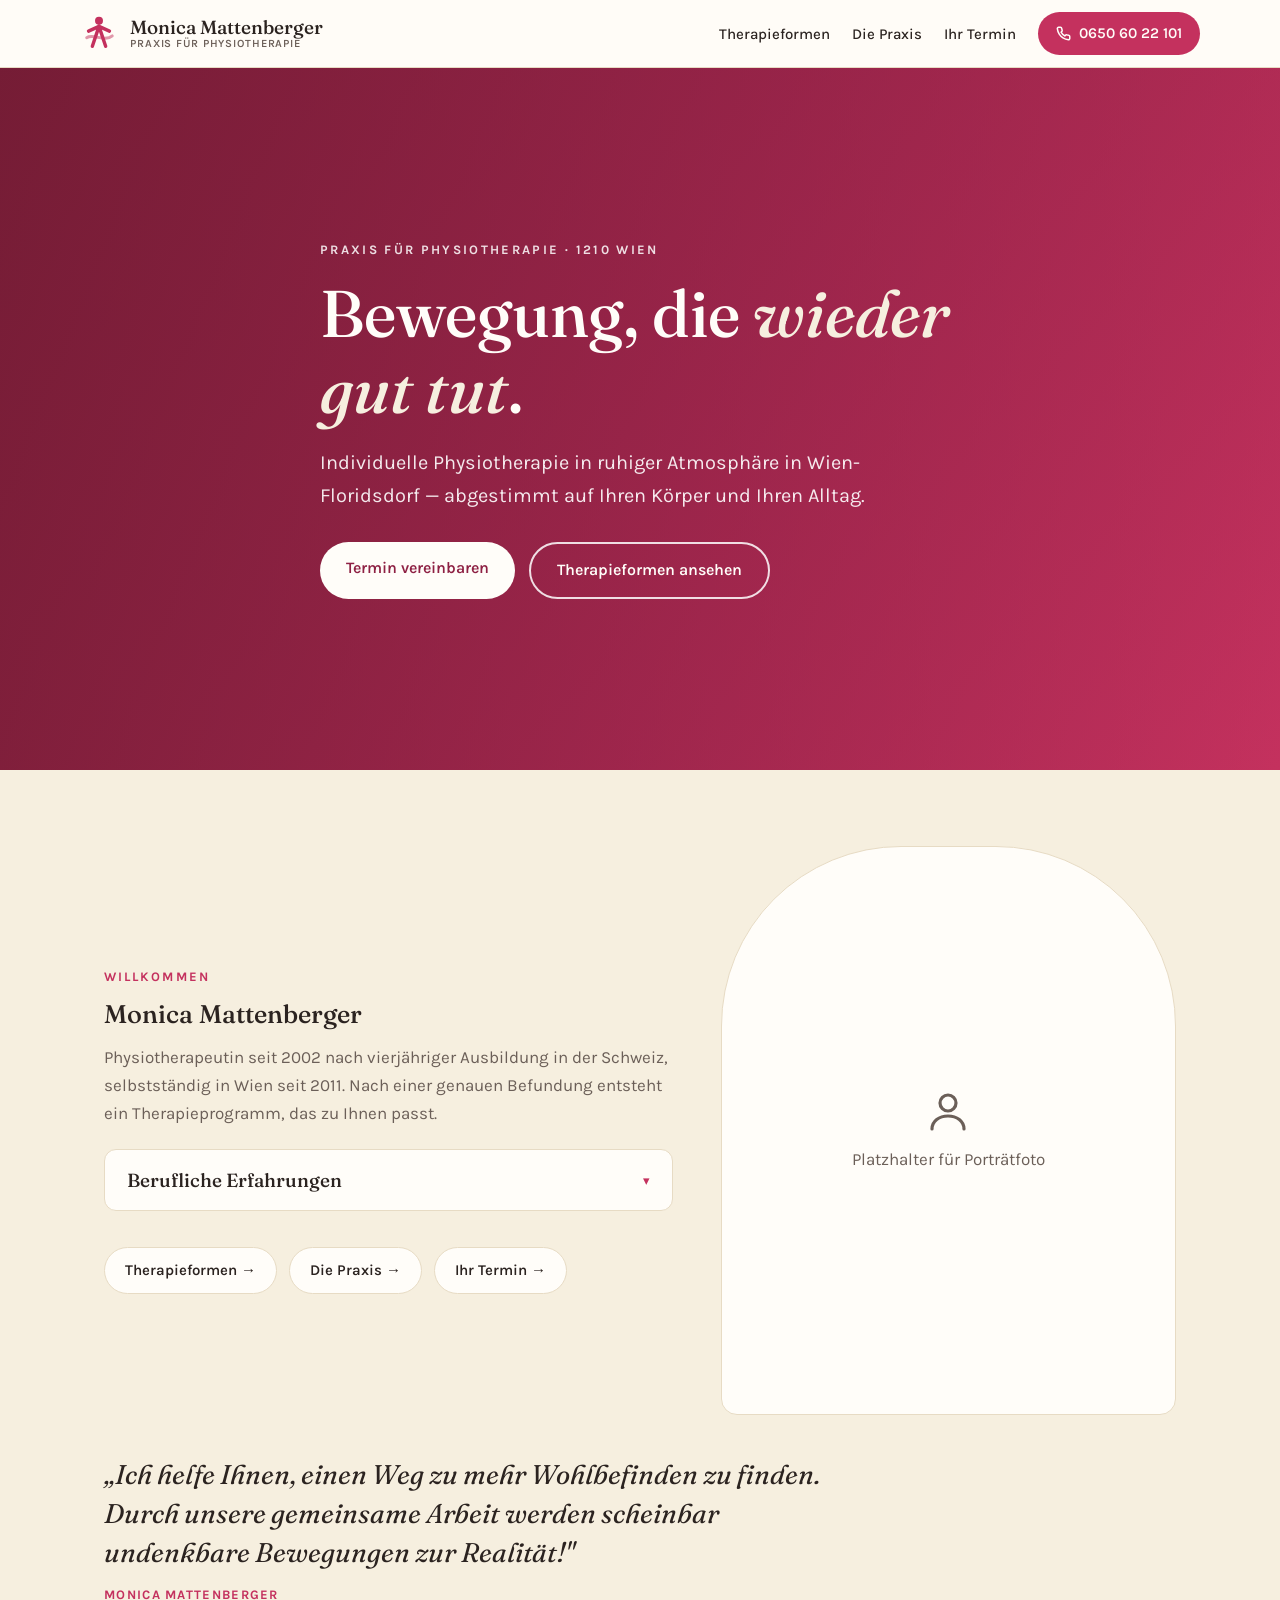
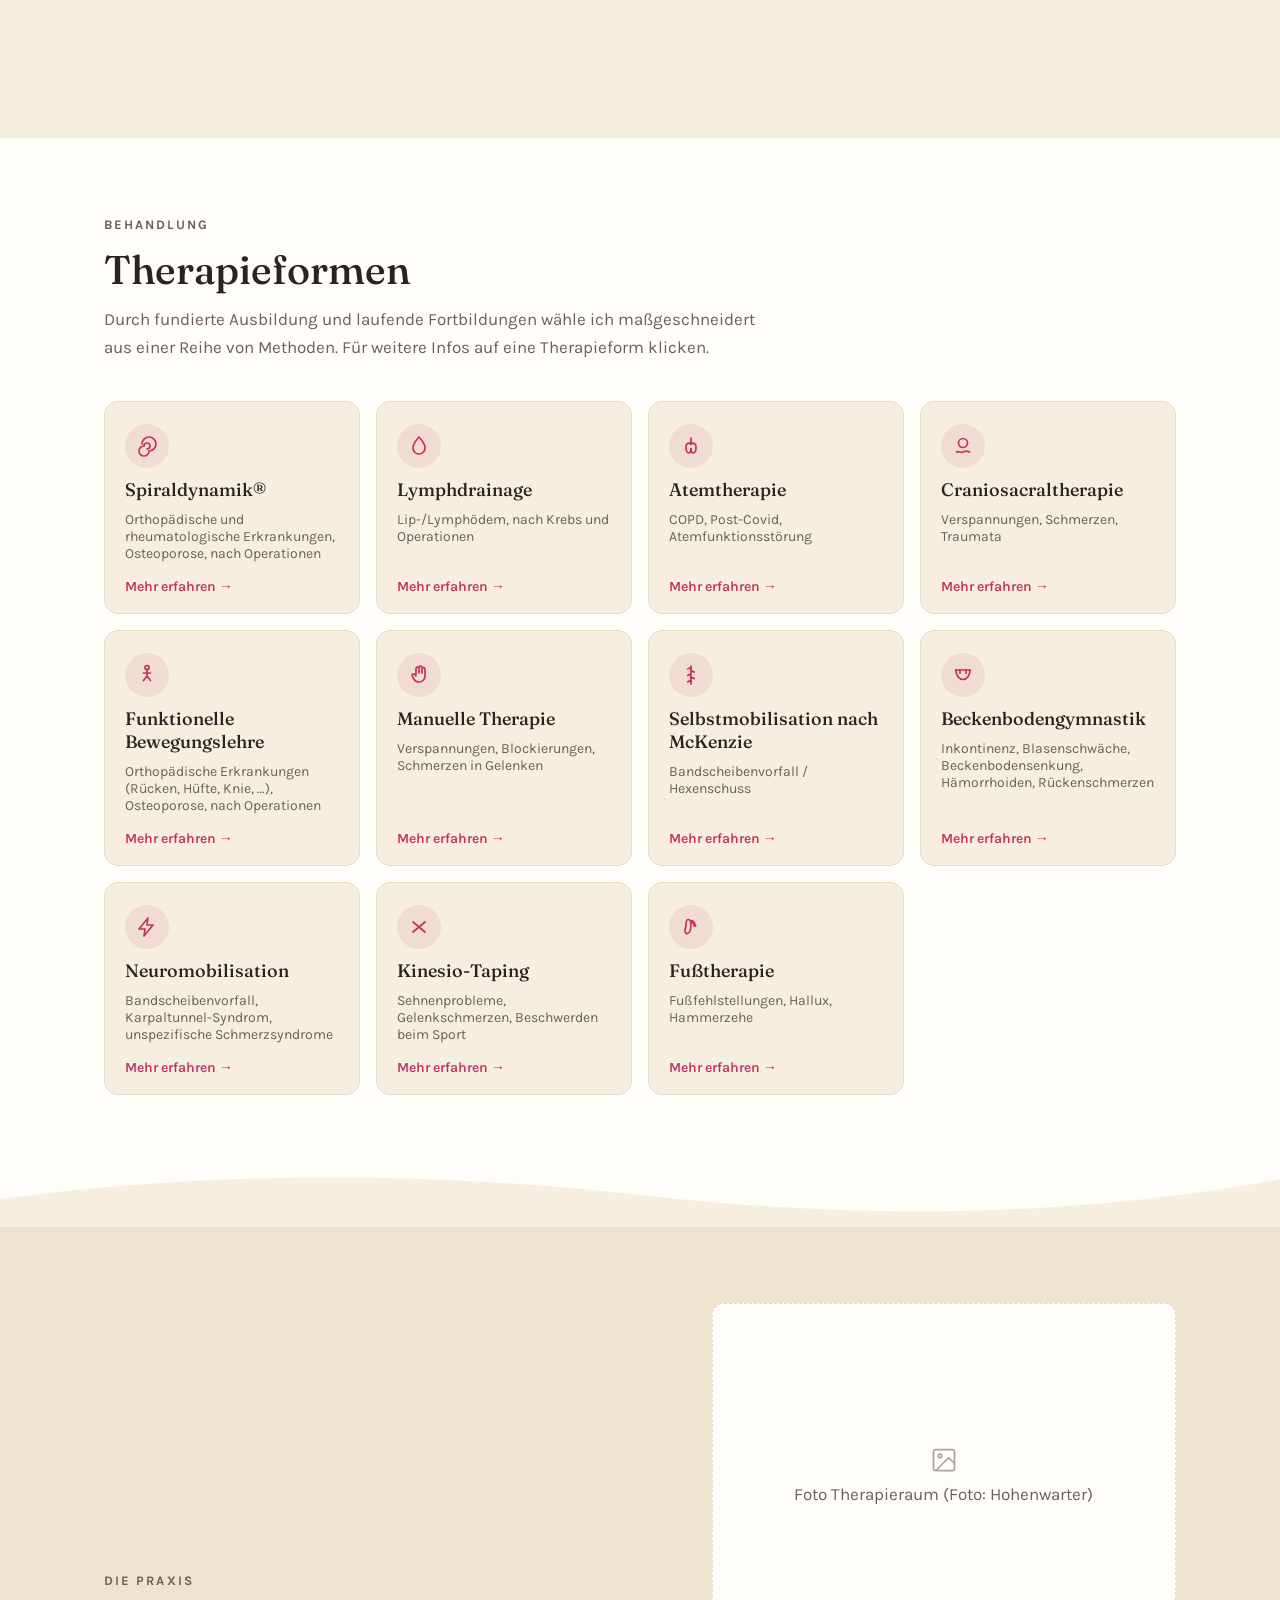
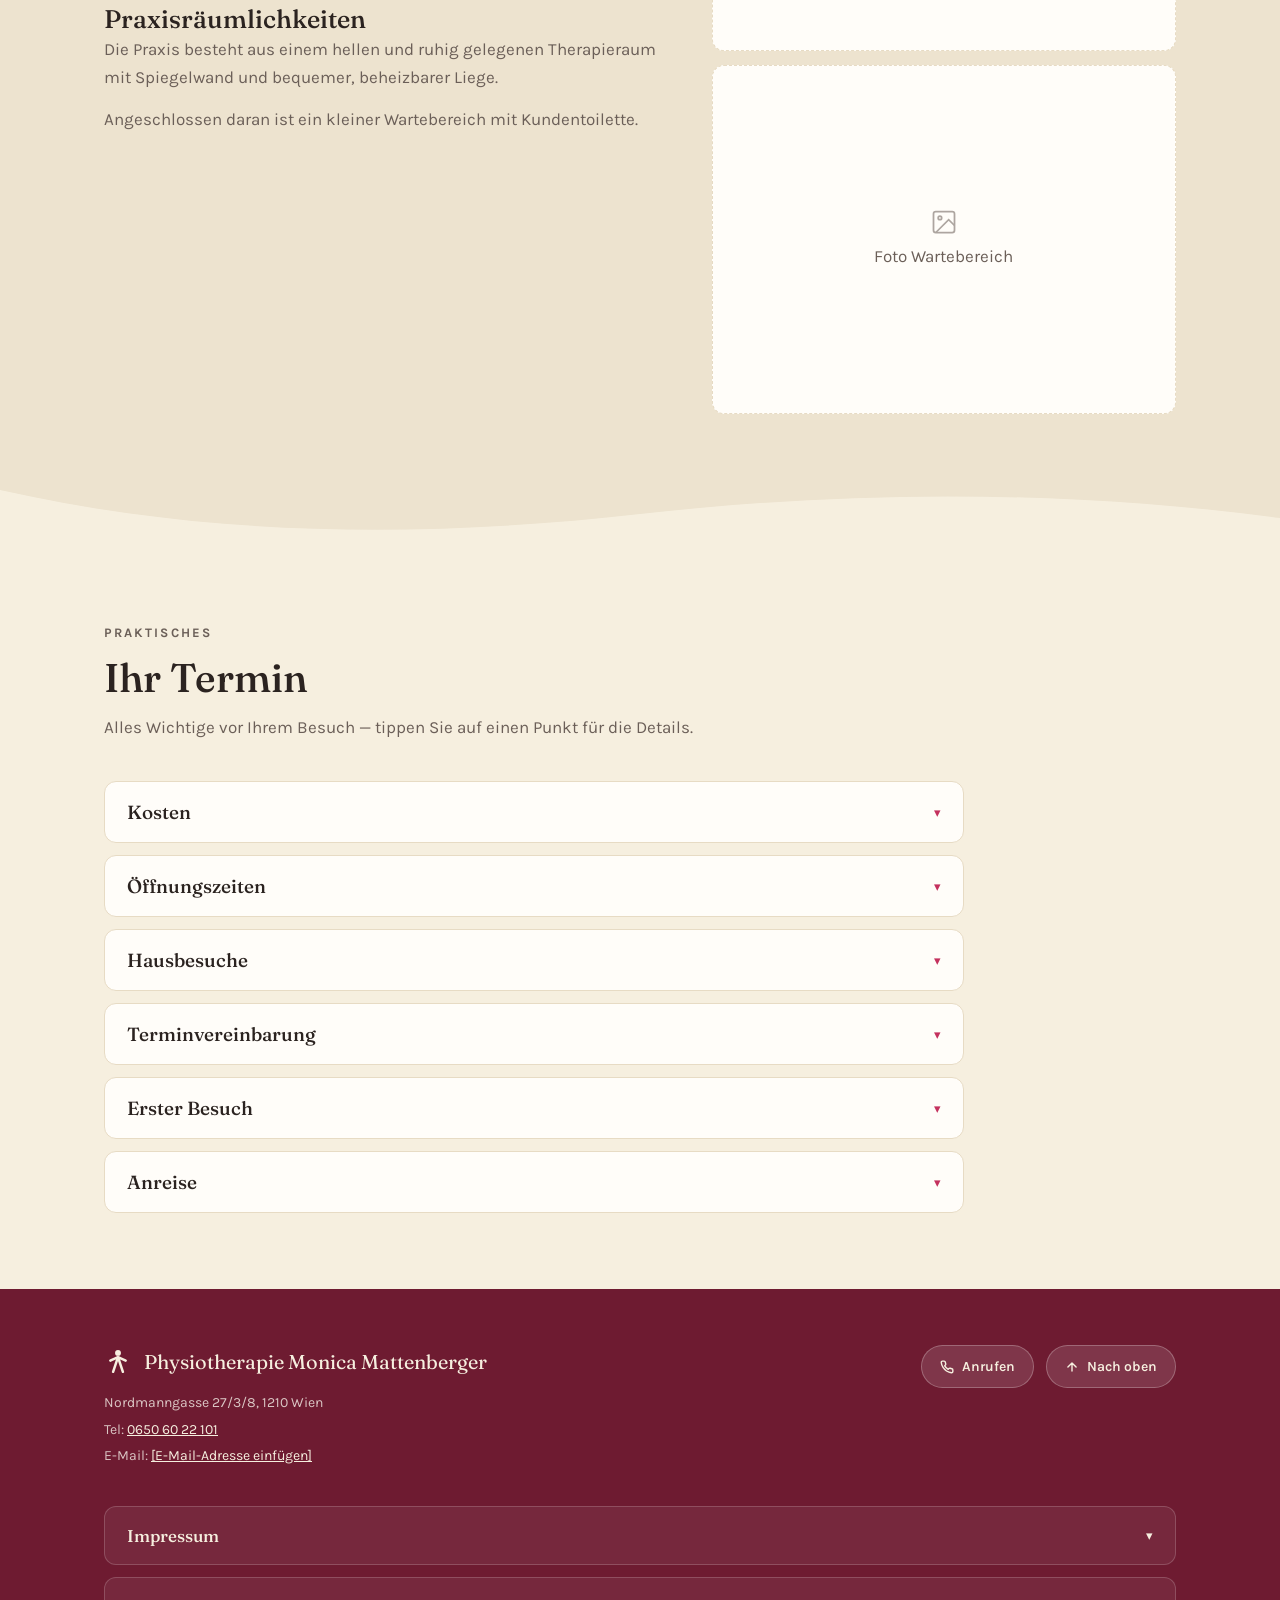
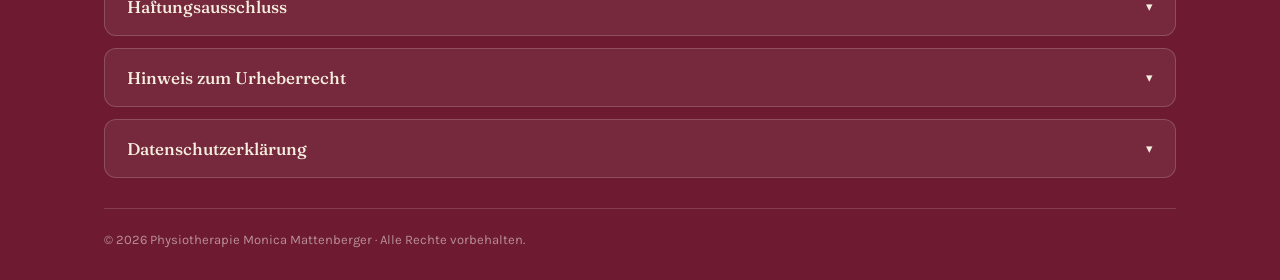
==== mattenberger-preview.html @ 402256ca "Tried some functionality changes, adjust title header view on mobile" ====
<!DOCTYPE html>
<html lang="de">
<head>
  <meta charset="UTF-8">
  <meta name="viewport" content="width=device-width, initial-scale=1.0">
  <meta name="description" content="Physiotherapie Monica Mattenberger in Wien-Floridsdorf (1210). Individuelle Physiotherapie — Spiraldynamik®, Lymphdrainage, Manuelle Therapie und mehr. Termine nach Vereinbarung.">
  <title>Physiotherapie Monica Mattenberger · 1210 Wien</title>

  <script>document.documentElement.classList.add('js');</script>

  <link rel="preconnect" href="https://fonts.googleapis.com">
  <link rel="preconnect" href="https://fonts.gstatic.com" crossorigin>
  <link href="https://fonts.googleapis.com/css2?family=Fraunces:opsz,wght@9..144,400;9..144,500;9..144,600&family=Karla:wght@400;500;600;700&display=swap" rel="stylesheet">

  <style>
    :root {
      --red: #C4315E;
      --red-deep: #8E2144;
      --red-band: #6E1B31;
      --cream: #F6EFDF;
      --beige: #EDE3CF;
      --cream-deep: #E7DBC4;
      --white: #FFFDF9;
      --ink: #2B2320;
      --ink-soft: #6B5F58;
      --max: 1120px;
    }

    *, *::before, *::after { margin: 0; padding: 0; box-sizing: border-box; }

    html { scroll-behavior: smooth; scroll-padding-top: 80px; }

    body {
      font-family: 'Karla', sans-serif;
      color: var(--ink);
      background: var(--cream);
      line-height: 1.65;
      font-size: 17px;
    }

    h1, h2, h3 { font-family: 'Fraunces', serif; font-weight: 500; line-height: 1.15; }
    a { color: var(--red); }

    a:focus-visible, button:focus-visible {
      outline: 3px solid var(--red);
      outline-offset: 3px;
    }

    @media (prefers-reduced-motion: reduce) {
      html { scroll-behavior: auto; }
      *, *::before, *::after { animation: none !important; transition: none !important; }
      .reveal { opacity: 1 !important; transform: none !important; }
    }

    .wrap { max-width: var(--max); margin: 0 auto; padding: 0 24px; }

    .eyebrow {
      color: var(--red); font-weight: 700; font-size: 13px;
      letter-spacing: 0.16em; text-transform: uppercase; margin-bottom: 12px;
    }

    .js .reveal { opacity: 0; transform: translateY(28px); transition: opacity 0.7s ease, transform 0.7s ease; }
    .js .reveal.is-visible { opacity: 1; transform: translateY(0); }

    header {
      position: sticky; top: 0; z-index: 50;
      background: rgba(255, 253, 249, 0.92);
      backdrop-filter: blur(8px);
      border-bottom: 1px solid var(--cream-deep);
    }
    .header-inner {
      display: flex; align-items: center; justify-content: space-between;
      gap: 16px; padding: 12px 0;
    }
    .brand { display: flex; align-items: center; gap: 12px; text-decoration: none; color: var(--ink); }
    .brand-logo { height: 38px; width: auto; display: block; }
    .brand-name { font-family: 'Fraunces', serif; font-size: 19px; font-weight: 500; line-height: 1.1; }
    .brand-name small { display: block; font-family: 'Karla', sans-serif; font-size: 11px; color: var(--ink-soft); letter-spacing: 0.08em; text-transform: uppercase; font-weight: 600; }

    .nav-cluster { display: flex; align-items: center; gap: 22px; }
    .nav-links { display: flex; align-items: center; gap: 22px; list-style: none; }
    .nav-links a { text-decoration: none; color: var(--ink); font-weight: 500; font-size: 15px; }
    .nav-links a:hover { color: var(--red); }

    .phone-pill {
      display: inline-flex; align-items: center; gap: 8px;
      background: var(--red); color: var(--white) !important;
      padding: 9px 18px; border-radius: 999px;
      font-weight: 600; font-size: 15px; text-decoration: none; white-space: nowrap;
      transition: background 0.15s ease;
    }
    .phone-pill:hover { background: var(--red-deep); }

    .menu-toggle {
      display: none; background: none; border: none; cursor: pointer;
      width: 42px; height: 42px; border-radius: 10px; color: var(--ink);
    }
    .menu-toggle:hover { background: var(--cream-deep); }

    .hero {
      position: relative; min-height: 78vh;
      display: flex; align-items: center;
      text-align: left; overflow: hidden;
      color: var(--white);
    }
    .hero-bg {
      position: absolute; inset: 0; z-index: 0;
      background:
        linear-gradient(105deg, rgba(110,27,49,0.78) 0%, rgba(142,33,68,0.55) 55%, rgba(196,49,94,0.35) 100%),
        linear-gradient(135deg, #8E2144, #C4315E);
    }
    .hero-content { position: relative; z-index: 1; max-width: 640px; padding: 64px 0; }
    .hero-eyebrow { color: rgba(255,255,255,0.85); font-weight: 700; font-size: 13px; letter-spacing: 0.18em; text-transform: uppercase; margin-bottom: 16px; }
    .hero h1 { font-size: clamp(40px, 6vw, 66px); margin-bottom: 18px; color: var(--white); }
    .hero h1 em { font-style: italic; color: var(--cream); }
    .hero-sub { font-size: clamp(17px, 2.2vw, 20px); color: rgba(255,255,255,0.9); max-width: 46ch; margin-bottom: 30px; }
    .hero-cta-row { display: flex; gap: 14px; flex-wrap: wrap; }

    .js .fade-up { opacity: 0; transform: translateY(24px); animation: fadeUp 0.9s ease forwards; }
    .d1 { animation-delay: 0.15s; } .d2 { animation-delay: 0.35s; }
    .d3 { animation-delay: 0.55s; } .d4 { animation-delay: 0.75s; }
    @keyframes fadeUp { to { opacity: 1; transform: translateY(0); } }

    .btn { display: inline-block; text-decoration: none; font-weight: 600; font-size: 16px; padding: 13px 26px; border-radius: 999px; transition: transform 0.1s ease, background 0.15s ease, color 0.15s ease; }
    .btn:active { transform: scale(0.98); }
    .btn-primary { background: var(--white); color: var(--red-deep); }
    .btn-primary:hover { background: var(--cream); }
    .btn-ghost { border: 2px solid rgba(255,255,255,0.85); color: var(--white); }
    .btn-ghost:hover { background: rgba(255,255,255,0.14); }
    .btn-solid { background: var(--red); color: var(--white); }
    .btn-solid:hover { background: var(--red-deep); }
    .btn-outline { border: 2px solid var(--ink); color: var(--ink); }
    .btn-outline:hover { background: var(--ink); color: var(--cream); }

    .wave-divider { display: block; width: 100%; height: 56px; line-height: 0; }
    .wave-divider svg { display: block; width: 100%; height: 100%; }

    .section { padding: 76px 0; position: relative; }
    .section-cream { background: var(--cream); }
    .section-white { background: var(--white); }
    .section-beige { background: var(--beige); }

    .section-head { max-width: 660px; margin-bottom: 40px; }
    .section-head h2 { font-size: clamp(28px, 3.6vw, 40px); margin-bottom: 12px; }
    .section-head p { color: var(--ink-soft); }

    .intro-grid { display: grid; grid-template-columns: minmax(0, 1fr) minmax(0, 0.8fr); gap: 48px; align-items: center; }
    .intro-portrait {
      width: 100%; aspect-ratio: 4/5; border-radius: 180px 180px 16px 16px;
      background: var(--white); border: 1px solid var(--cream-deep);
      display: flex; flex-direction: column; align-items: center; justify-content: center;
      gap: 10px; color: var(--ink-soft); text-align: center; padding: 20px;
    }
    .intro-quote { margin-top: 40px; max-width: 760px; }
    .intro-quote blockquote { font-family: 'Fraunces', serif; font-size: clamp(20px, 2.6vw, 27px); font-style: italic; line-height: 1.45; }
    .intro-quote cite { display: block; margin-top: 12px; font-style: normal; font-size: 13px; letter-spacing: 0.1em; text-transform: uppercase; color: var(--red); font-weight: 700; }
    .lead { color: var(--ink-soft); margin: 14px 0; }

    .intro-portrait-img { width: 100%; aspect-ratio: 4/5; object-fit: cover; border-radius: 180px 180px 16px 16px; border: 1px solid var(--cream-deep); display: block; }
    .praxis-photo-img { width: 100%; aspect-ratio: 4/3; object-fit: cover; border-radius: 12px; display: block; }

    .chapter-links { display: flex; flex-wrap: wrap; gap: 12px; margin-top: 36px; }
    .chapter-link {
      display: inline-flex; align-items: center; gap: 8px;
      background: var(--white); border: 1px solid var(--cream-deep); border-radius: 999px;
      padding: 10px 20px; text-decoration: none; color: var(--ink); font-weight: 600; font-size: 15px;
      transition: border-color 0.15s ease, transform 0.1s ease;
    }
    .chapter-link:hover { border-color: var(--red); transform: translateY(-2px); }

    .accordion { display: grid; gap: 12px; max-width: 860px; }
    .intro-accordion { margin-top: 22px; }
    .accordion-item { background: var(--white); border: 1px solid var(--cream-deep); border-radius: 12px; overflow: hidden; }
    .accordion-trigger {
      width: 100%; text-align: left; border: none; background: none; cursor: pointer;
      padding: 18px 22px; display: flex; align-items: center; justify-content: space-between; gap: 16px;
      font-family: 'Fraunces', serif; font-size: 19px; font-weight: 500; color: var(--ink);
    }
    .accordion-trigger:hover { color: var(--red); }
    .accordion-trigger .chev { color: var(--red); font-size: 13px; transition: transform 0.2s ease; flex-shrink: 0; }
    .accordion-item.open .accordion-trigger .chev { transform: rotate(180deg); }
    .accordion-content { max-height: 0; overflow: hidden; transition: max-height 0.25s ease; }
    .accordion-content-inner { padding: 0 22px 22px; color: var(--ink-soft); }
    .accordion-content-inner ul { margin: 10px 0 0 18px; }
    .accordion-content-inner li { margin-bottom: 6px; }

    .therapy-grid { display: grid; grid-template-columns: repeat(auto-fill, minmax(240px, 1fr)); gap: 16px; }
    .therapy-card {
      background: var(--cream); border: 1px solid var(--cream-deep); border-radius: 14px;
      padding: 22px 20px 18px; text-align: left; color: var(--ink); font-family: inherit; cursor: pointer;
      display: flex; flex-direction: column; gap: 10px;
      transition: transform 0.12s ease, border-color 0.12s ease, box-shadow 0.12s ease;
    }
    .therapy-card:hover { transform: translateY(-3px); border-color: var(--red); }
    .therapy-card.active { border-color: var(--red); box-shadow: 0 0 0 1px var(--red); }

    .therapy-icon {
      width: 44px; height: 44px; border-radius: 50%;
      background: rgba(196, 49, 94, 0.10); color: var(--red);
      display: flex; align-items: center; justify-content: center; flex-shrink: 0;
    }
    .therapy-icon svg { width: 24px; height: 24px; }
    .therapy-card strong { font-family: 'Fraunces', serif; font-weight: 500; font-size: 18px; }
    .therapy-card .therapy-conditions { font-size: 14px; color: var(--ink-soft); }
    .therapy-card .therapy-more { color: var(--red); font-weight: 600; font-size: 14px; margin-top: auto; padding-top: 6px; }
    .detail-conditions { color: var(--ink) !important; }
    .detail-conditions strong { color: var(--red); }

    .therapy-detail-panel {
      grid-column: 1 / -1;
      background: var(--white); border: 1px solid var(--red); border-radius: 16px;
      padding: 28px; display: none;
    }
    .therapy-detail-panel.open { display: block; }
    .therapy-detail-panel .detail-inner { display: flex; gap: 28px; align-items: flex-start; flex-wrap: wrap; }
    .therapy-detail-panel .detail-image {
      flex: 0 0 300px; max-width: 300px; aspect-ratio: 4/3; border-radius: 12px;
      background: var(--beige); border: 1px dashed var(--cream-deep);
      display: flex; align-items: center; justify-content: center; color: var(--ink-soft);
    }
    .therapy-detail-panel .detail-image svg { width: 34px; height: 34px; opacity: 0.55; }
    .therapy-detail-panel .detail-text { flex: 1; min-width: 240px; }
    .therapy-detail-panel h3 { font-size: 24px; margin-bottom: 12px; }
    .therapy-detail-panel p { color: var(--ink-soft); margin-bottom: 10px; }
    .therapy-detail-panel .detail-close {
      float: right; border: none; background: var(--cream); color: var(--ink);
      width: 34px; height: 34px; border-radius: 50%; cursor: pointer; font-size: 16px; margin: -8px -8px 0 8px;
    }
    .therapy-detail-panel .detail-close:hover { background: var(--red); color: var(--white); }

    .praxis-grid { display: grid; grid-template-columns: 1.1fr 0.9fr; gap: 40px; align-items: center; }
    .praxis-photos { display: grid; gap: 14px; }
    .praxis-photo {
      width: 100%; aspect-ratio: 4/3; border-radius: 12px;
      background: var(--white); border: 1px dashed var(--cream-deep);
      display: flex; flex-direction: column; align-items: center; justify-content: center; gap: 6px;
      color: var(--ink-soft); text-align: center; padding: 16px;
    }
    .praxis-photo svg { width: 28px; height: 28px; opacity: 0.55; }
    .praxis-text p { color: var(--ink-soft); margin-bottom: 14px; }

    footer { background: var(--red-band); color: var(--cream); padding: 56px 0 30px; }
    .footer-top { display: flex; justify-content: space-between; align-items: flex-start; gap: 24px; flex-wrap: wrap; margin-bottom: 36px; }
    .footer-contact { display: grid; gap: 12px; }
    .footer-brand { display: flex; align-items: center; gap: 12px; font-family: 'Fraunces', serif; font-size: 20px; }
    .footer-address { font-size: 14px; color: rgba(245,240,232,0.8); line-height: 1.9; }
    .footer-address a { color: var(--cream); }
    .footer-actions { display: flex; gap: 12px; flex-wrap: wrap; }
    .footer-btn {
      display: inline-flex; align-items: center; gap: 8px;
      background: rgba(255,255,255,0.12); color: var(--cream); border: 1px solid rgba(255,255,255,0.25);
      border-radius: 999px; padding: 9px 18px; text-decoration: none; font-weight: 600; font-size: 14px; cursor: pointer;
      font-family: inherit; transition: background 0.15s ease;
    }
    .footer-btn:hover { background: rgba(255,255,255,0.22); }

    .legal-accordion { max-width: 100%; margin-bottom: 30px; }
    .legal-accordion .accordion-item { background: rgba(255,255,255,0.06); border-color: rgba(255,255,255,0.18); }
    .legal-accordion .accordion-trigger { color: var(--cream); font-size: 17px; }
    .legal-accordion .accordion-trigger:hover { color: var(--white); }
    .legal-accordion .accordion-trigger .chev { color: var(--cream); }
    .legal-accordion .accordion-content-inner { color: rgba(245,240,232,0.8); }

    .footer-copy { font-size: 13px; color: rgba(245,240,232,0.55); border-top: 1px solid rgba(255,255,255,0.15); padding-top: 20px; }

    .to-top {
      position: fixed; right: 22px; bottom: 22px; z-index: 60;
      width: 48px; height: 48px; border-radius: 50%; border: none; cursor: pointer;
      background: var(--red); color: var(--white);
      display: flex; align-items: center; justify-content: center;
      opacity: 0; pointer-events: none; transform: translateY(10px);
      transition: opacity 0.2s ease, transform 0.2s ease, background 0.15s ease;
      box-shadow: 0 6px 18px rgba(110,27,49,0.35);
    }
    .to-top.show { opacity: 1; pointer-events: auto; transform: translateY(0); }
    .to-top:hover { background: var(--red-deep); }

    @media (max-width: 860px) {
      .intro-grid, .praxis-grid { grid-template-columns: 1fr; gap: 32px; }
      .praxis-grid .praxis-text { order: -1; }
    }

    @media (max-width: 680px) {
      .menu-toggle { display: flex; align-items: center; justify-content: center; }
      .nav-links {
        position: absolute; top: 100%; right: 0; left: 0;
        flex-direction: column; align-items: stretch; gap: 0;
        background: var(--white); border-bottom: 1px solid var(--cream-deep);
        padding: 6px 24px 14px; display: none;
      }
      header.nav-open .nav-links { display: flex; }
      .nav-links li { border-top: 1px solid var(--cream-deep); }
      .nav-links a { display: block; padding: 12px 0; }
      .section { padding: 56px 0; }
      .therapy-detail-panel .detail-inner { flex-direction: column; }
      .therapy-detail-panel .detail-image { flex-basis: auto; max-width: 100%; width: 100%; }
    }

    @media (max-width: 420px) {
      .header-inner { gap: 10px; }
      .brand { gap: 8px; }
      .brand-logo { height: 32px; }
      .brand-name { font-size: 15px; white-space: nowrap; }
      .brand-name small { display: none; }
      .nav-cluster { gap: 10px; }
      .phone-pill { padding: 8px 14px; font-size: 13px; gap: 6px; }
    }
  </style>
</head>
<body>

  <header id="siteHeader">
    <div class="wrap header-inner">
      <a class="brand" href="#top">
        <svg width="38" height="38" viewBox="0 0 40 40" role="img" aria-label="Logo">
          <circle cx="20" cy="7" r="4.2" fill="#C4315E"/>
          <path d="M20 13 L13 34 M20 13 L27 34 M20 13 L9 18 M20 13 L31 18" stroke="#C4315E" stroke-width="3.6" stroke-linecap="round" fill="none"/>
          <path d="M7 25 C14 20, 26 30, 34 23" stroke="#C4315E" stroke-width="3" fill="none" stroke-linecap="round" opacity="0.5"/>
        </svg>
        <span class="brand-name">Monica Mattenberger<small>Praxis für Physiotherapie</small></span>
      </a>

      <div class="nav-cluster">
        <ul class="nav-links" id="navLinks">
          <li><a href="#therapieformen">Therapieformen</a></li>
          <li><a href="#praxis">Die Praxis</a></li>
          <li><a href="#termin">Ihr Termin</a></li>
        </ul>

        <a class="phone-pill" href="tel:+436506022101">
          <svg width="15" height="15" viewBox="0 0 24 24" fill="none" stroke="currentColor" stroke-width="2.4" stroke-linecap="round" stroke-linejoin="round" aria-hidden="true"><path d="M22 16.92v3a2 2 0 0 1-2.18 2 19.79 19.79 0 0 1-8.63-3.07 19.5 19.5 0 0 1-6-6 19.79 19.79 0 0 1-3.07-8.67A2 2 0 0 1 4.11 2h3a2 2 0 0 1 2 1.72c.127.96.361 1.903.7 2.81a2 2 0 0 1-.45 2.11L8.09 9.91a16 16 0 0 0 6 6l1.27-1.27a2 2 0 0 1 2.11-.45c.907.339 1.85.573 2.81.7A2 2 0 0 1 22 16.92z"/></svg>
          0650 60 22 101
        </a>

        <button class="menu-toggle" id="menuToggle" aria-label="Menü öffnen" aria-expanded="false">
          <svg width="24" height="24" viewBox="0 0 24 24" fill="none" stroke="currentColor" stroke-width="2.2" stroke-linecap="round"><path d="M3 6h18M3 12h18M3 18h18"/></svg>
        </button>
      </div>
    </div>
  </header>

  <main id="top">

    <section class="hero">
      <div class="hero-bg"></div>
      <div class="wrap hero-content">
        <p class="hero-eyebrow fade-up d1">Praxis für Physiotherapie · 1210 Wien</p>
        <h1 class="fade-up d2">Bewegung, die <em>wieder gut tut</em>.</h1>
        <p class="hero-sub fade-up d3">Individuelle Physiotherapie in ruhiger Atmosphäre in Wien-Floridsdorf — abgestimmt auf Ihren Körper und Ihren Alltag.</p>
        <div class="hero-cta-row fade-up d4">
          <a class="btn btn-primary" href="#termin">Termin vereinbaren</a>
          <a class="btn btn-ghost" href="#therapieformen">Therapieformen ansehen</a>
        </div>
      </div>
    </section>

    <section class="section section-cream" id="intro">
      <div class="wrap">
        <div class="intro-grid reveal">
          <div>
            <p class="eyebrow">Willkommen</p>
            <h2>Monica Mattenberger</h2>
            <p class="lead">Physiotherapeutin seit 2002 nach vierjähriger Ausbildung in der Schweiz, selbstständig in Wien seit 2011. Nach einer genauen Befundung entsteht ein Therapieprogramm, das zu Ihnen passt.</p>

            <div class="accordion intro-accordion">
              <div class="accordion-item">
                <button class="accordion-trigger">Berufliche Erfahrungen <span class="chev">&#9662;</span></button>
                <div class="accordion-content">
                  <div class="accordion-content-inner">
                    <p>Gymnastikpädagogik-Ausbildung an der Gymnastikdiplomschule GDS in Basel (Abschluss 1995). Physiotherapie-Ausbildung in Schinznach Bad, Schweiz (4 Jahre, Abschluss 2002), nostrifiziert in Österreich. Selbstständig in Wien seit 2011.</p>
                    <ul>
                      <li>Spezialklinik aarReha, Schinznach Bad — Rehabilitation, Rheumatologie, Osteoporose</li>
                      <li>Regionalspital La Carità, Locarno — Orthopädie, Medizin, Chirurgie, Neurologie</li>
                      <li>Fortbildungen u.&nbsp;a. Spiraldynamik®, Craniosacrale Berührung, K-Taping, Lymphdrainage nach Vodder</li>
                    </ul>
                  </div>
                </div>
              </div>
            </div>

            <div class="chapter-links">
              <a class="chapter-link" href="#therapieformen">Therapieformen &rarr;</a>
              <a class="chapter-link" href="#praxis">Die Praxis &rarr;</a>
              <a class="chapter-link" href="#termin">Ihr Termin &rarr;</a>
            </div>
          </div>

          <div class="intro-portrait">
            <svg width="48" height="48" viewBox="0 0 24 24" fill="none" stroke="currentColor" stroke-width="1.6" stroke-linecap="round" stroke-linejoin="round" aria-hidden="true"><circle cx="12" cy="8" r="4"/><path d="M4 21c0-4 3.6-6.5 8-6.5s8 2.5 8 6.5"/></svg>
            <span>Platzhalter für Porträtfoto</span>
          </div>
        </div>

        <div class="intro-quote reveal">
          <blockquote>„Ich helfe Ihnen, einen Weg zu mehr Wohlbefinden zu finden. Durch unsere gemeinsame Arbeit werden scheinbar undenkbare Bewegungen zur Realität!"</blockquote>
          <cite>Monica Mattenberger</cite>
        </div>
      </div>
    </section>

    <div class="wave-divider" aria-hidden="true">
      <svg viewBox="0 0 1440 56" preserveAspectRatio="none"><path fill="#F6EFDF" d="M0,0 C240,48 480,48 720,24 C960,0 1200,0 1440,28 L1440,0 L0,0 Z"/></svg>
    </div>

    <section class="section section-white" id="therapieformen">
      <div class="wrap">
        <div class="section-head reveal">
          <p class="eyebrow">Behandlung</p>
          <h2>Therapieformen</h2>
          <p>Durch fundierte Ausbildung und laufende Fortbildungen wähle ich maßgeschneidert aus einer Reihe von Methoden. Für weitere Infos auf eine Therapieform klicken.</p>
        </div>

        <div class="therapy-grid reveal" id="therapyGrid">

          <button class="therapy-card">
            <span class="therapy-icon"><svg viewBox="0 0 24 24" fill="none" stroke="currentColor" stroke-width="1.7" stroke-linecap="round"><path d="M12 15a3 3 0 1 0-3-3 5 5 0 1 0 5 5 7 7 0 1 0-7-7"/></svg></span>
            <strong>Spiraldynamik®</strong>
            <span class="therapy-conditions">Orthopädische und rheumatologische Erkrankungen, Osteoporose, nach Operationen</span>
            <span class="therapy-more">Mehr erfahren &rarr;</span>
            <template>
              <h3>Spiraldynamik®</h3>
              <p class="detail-conditions"><strong>Anwendung bei:</strong> Orthopädische und rheumatologische Erkrankungen, Osteoporose, nach Operationen</p>
              <p>Platzhaltertext: ausführliche Beschreibung der Methode Spiraldynamik® (folgt von der Klientin).</p>
            </template>
          </button>

          <button class="therapy-card">
            <span class="therapy-icon"><svg viewBox="0 0 24 24" fill="none" stroke="currentColor" stroke-width="1.7" stroke-linecap="round" stroke-linejoin="round"><path d="M12 3s6 6.5 6 11a6 6 0 0 1-12 0c0-4.5 6-11 6-11z"/></svg></span>
            <strong>Lymphdrainage</strong>
            <span class="therapy-conditions">Lip-/Lymphödem, nach Krebs und Operationen</span>
            <span class="therapy-more">Mehr erfahren &rarr;</span>
            <template>
              <h3>Lymphdrainage</h3>
              <p class="detail-conditions"><strong>Anwendung bei:</strong> Lip-/Lymphödem, nach Krebs und Operationen</p>
              <p>Platzhaltertext: ausführliche Beschreibung der manuellen Lymphdrainage.</p>
            </template>
          </button>

          <button class="therapy-card">
            <span class="therapy-icon"><svg viewBox="0 0 24 24" fill="none" stroke="currentColor" stroke-width="1.7" stroke-linecap="round" stroke-linejoin="round"><path d="M12 4v6"/><path d="M12 10c-1.6-1.4-5-1-5 2.6 0 3.2.6 6.4 2.6 6.4S12 17 12 14.6"/><path d="M12 10c1.6-1.4 5-1 5 2.6 0 3.2-.6 6.4-2.6 6.4S12 17 12 14.6"/></svg></span>
            <strong>Atemtherapie</strong>
            <span class="therapy-conditions">COPD, Post-Covid, Atemfunktionsstörung</span>
            <span class="therapy-more">Mehr erfahren &rarr;</span>
            <template>
              <h3>Atemtherapie</h3>
              <p class="detail-conditions"><strong>Anwendung bei:</strong> COPD, Post-Covid, Atemfunktionsstörung</p>
              <p>Platzhaltertext: ausführliche Beschreibung der Atemtherapie.</p>
            </template>
          </button>

          <button class="therapy-card">
            <span class="therapy-icon"><svg viewBox="0 0 24 24" fill="none" stroke="currentColor" stroke-width="1.7" stroke-linecap="round" stroke-linejoin="round"><circle cx="12" cy="9" r="4.5"/><path d="M5.5 18c2.2-1.3 4.3 1.3 6.5 0s4.3-1.3 6.5 0"/></svg></span>
            <strong>Craniosacraltherapie</strong>
            <span class="therapy-conditions">Verspannungen, Schmerzen, Traumata</span>
            <span class="therapy-more">Mehr erfahren &rarr;</span>
            <template>
              <h3>Craniosacraltherapie</h3>
              <p class="detail-conditions"><strong>Anwendung bei:</strong> Verspannungen, Schmerzen, Traumata</p>
              <p>Platzhaltertext: ausführliche Beschreibung der Craniosacraltherapie.</p>
            </template>
          </button>

          <button class="therapy-card">
            <span class="therapy-icon"><svg viewBox="0 0 24 24" fill="none" stroke="currentColor" stroke-width="1.7" stroke-linecap="round" stroke-linejoin="round"><circle cx="12" cy="4.5" r="2"/><path d="M12 7v6M12 13l-3.5 4.5M12 13l3.5 4.5M8.5 10h7"/></svg></span>
            <strong>Funktionelle Bewegungslehre</strong>
            <span class="therapy-conditions">Orthopädische Erkrankungen (Rücken, Hüfte, Knie, …), Osteoporose, nach Operationen</span>
            <span class="therapy-more">Mehr erfahren &rarr;</span>
            <template>
              <h3>Funktionelle Bewegungslehre</h3>
              <p class="detail-conditions"><strong>Anwendung bei:</strong> Orthopädische Erkrankungen (Rücken, Hüfte, Knie, …), Osteoporose, nach Operationen</p>
              <p>Platzhaltertext: ausführliche Beschreibung der Funktionellen Bewegungslehre.</p>
            </template>
          </button>

          <button class="therapy-card">
            <span class="therapy-icon"><svg viewBox="0 0 24 24" fill="none" stroke="currentColor" stroke-width="1.7" stroke-linecap="round" stroke-linejoin="round"><path d="M9 11V5.6a1.5 1.5 0 0 1 3 0V10m0-1V4.6a1.5 1.5 0 0 1 3 0V10m0-.6V6.2a1.5 1.5 0 0 1 3 0V13a6 6 0 0 1-6 6 6 6 0 0 1-5.2-3l-1.6-2.8a1.5 1.5 0 0 1 2.6-1.5L9 13"/></svg></span>
            <strong>Manuelle Therapie</strong>
            <span class="therapy-conditions">Verspannungen, Blockierungen, Schmerzen in Gelenken</span>
            <span class="therapy-more">Mehr erfahren &rarr;</span>
            <template>
              <h3>Manuelle Therapie</h3>
              <p class="detail-conditions"><strong>Anwendung bei:</strong> Verspannungen, Blockierungen, Schmerzen in Gelenken</p>
              <p>Platzhaltertext: ausführliche Beschreibung der Manuellen Therapie.</p>
            </template>
          </button>

          <button class="therapy-card">
            <span class="therapy-icon"><svg viewBox="0 0 24 24" fill="none" stroke="currentColor" stroke-width="1.7" stroke-linecap="round" stroke-linejoin="round"><path d="M12 3v18"/><path d="M12 5c-2.2 0-3.2 1-3.2 1M12 8.2c2.2 0 3.2 1 3.2 1M12 11.4c-2.2 0-3.2 1-3.2 1M12 14.6c2.2 0 3.2 1 3.2 1M12 17.8c-2.2 0-3.2 1-3.2 1"/></svg></span>
            <strong>Selbstmobilisation nach McKenzie</strong>
            <span class="therapy-conditions">Bandscheibenvorfall / Hexenschuss</span>
            <span class="therapy-more">Mehr erfahren &rarr;</span>
            <template>
              <h3>Selbstmobilisation nach McKenzie</h3>
              <p class="detail-conditions"><strong>Anwendung bei:</strong> Bandscheibenvorfall / Hexenschuss</p>
              <p>Platzhaltertext: ausführliche Beschreibung der McKenzie-Methode.</p>
            </template>
          </button>

          <button class="therapy-card">
            <span class="therapy-icon"><svg viewBox="0 0 24 24" fill="none" stroke="currentColor" stroke-width="1.7" stroke-linecap="round" stroke-linejoin="round"><path d="M5 7c0 5.5 3 9.5 7 9.5s7-4 7-9.5"/><path d="M4.5 7h15"/><path d="M9 7v3.2M15 7v3.2"/></svg></span>
            <strong>Beckenbodengymnastik</strong>
            <span class="therapy-conditions">Inkontinenz, Blasenschwäche, Beckenbodensenkung, Hämorrhoiden, Rückenschmerzen</span>
            <span class="therapy-more">Mehr erfahren &rarr;</span>
            <template>
              <h3>Beckenbodengymnastik</h3>
              <p class="detail-conditions"><strong>Anwendung bei:</strong> Inkontinenz, Blasenschwäche, Beckenbodensenkung, Hämorrhoiden, Rückenschmerzen</p>
              <p>Platzhaltertext: ausführliche Beschreibung der Beckenbodengymnastik.</p>
            </template>
          </button>

          <button class="therapy-card">
            <span class="therapy-icon"><svg viewBox="0 0 24 24" fill="none" stroke="currentColor" stroke-width="1.7" stroke-linecap="round" stroke-linejoin="round"><path d="M13 3 4 14h6l-1 7 9-11h-6z"/></svg></span>
            <strong>Neuromobilisation</strong>
            <span class="therapy-conditions">Bandscheibenvorfall, Karpaltunnel-Syndrom, unspezifische Schmerzsyndrome</span>
            <span class="therapy-more">Mehr erfahren &rarr;</span>
            <template>
              <h3>Neuromobilisation</h3>
              <p class="detail-conditions"><strong>Anwendung bei:</strong> Bandscheibenvorfall, Karpaltunnel-Syndrom, unspezifische Schmerzsyndrome</p>
              <p>Platzhaltertext: ausführliche Beschreibung der Neuromobilisation.</p>
            </template>
          </button>

          <button class="therapy-card">
            <span class="therapy-icon"><svg viewBox="0 0 24 24" fill="none" stroke="currentColor" stroke-width="1.7" stroke-linecap="round" stroke-linejoin="round"><path d="M6 7l12 10M6 17 18 7"/></svg></span>
            <strong>Kinesio-Taping</strong>
            <span class="therapy-conditions">Sehnenprobleme, Gelenkschmerzen, Beschwerden beim Sport</span>
            <span class="therapy-more">Mehr erfahren &rarr;</span>
            <template>
              <h3>Kinesio-Taping</h3>
              <p class="detail-conditions"><strong>Anwendung bei:</strong> Sehnenprobleme, Gelenkschmerzen, Beschwerden beim Sport</p>
              <p>Platzhaltertext: ausführliche Beschreibung des Kinesio-Tapings.</p>
            </template>
          </button>

          <button class="therapy-card">
            <span class="therapy-icon"><svg viewBox="0 0 24 24" fill="none" stroke="currentColor" stroke-width="1.7" stroke-linecap="round" stroke-linejoin="round"><path d="M9 4.5c1.8 0 2.8 2 2.8 5s.2 6-1.8 8-4 1-4-2c0-2 1-3 1-5s.2-6 2-6z"/><circle cx="13.2" cy="6.4" r="0.9"/><circle cx="14.8" cy="8.2" r="0.8"/><circle cx="15.8" cy="10.4" r="0.8"/></svg></span>
            <strong>Fußtherapie</strong>
            <span class="therapy-conditions">Fußfehlstellungen, Hallux, Hammerzehe</span>
            <span class="therapy-more">Mehr erfahren &rarr;</span>
            <template>
              <h3>Fußtherapie</h3>
              <p class="detail-conditions"><strong>Anwendung bei:</strong> Fußfehlstellungen, Hallux, Hammerzehe</p>
              <p>Platzhaltertext: ausführliche Beschreibung der Fußtherapie.</p>
            </template>
          </button>

        </div>
      </div>
    </section>

    <div class="wave-divider" aria-hidden="true">
      <svg viewBox="0 0 1440 56" preserveAspectRatio="none"><path fill="#FFFDF9" d="M0,28 C240,0 480,0 720,24 C960,48 1200,48 1440,8 L1440,0 L0,0 Z"/></svg>
    </div>

    <section class="section section-beige" id="praxis">
      <div class="wrap">
        <div class="praxis-grid reveal">
          <div class="praxis-text">
            <p class="eyebrow">Die Praxis</p>
            <h2>Praxisräumlichkeiten</h2>
            <p>Die Praxis besteht aus einem hellen und ruhig gelegenen Therapieraum mit Spiegelwand und bequemer, beheizbarer Liege.</p>
            <p>Angeschlossen daran ist ein kleiner Wartebereich mit Kundentoilette.</p>
          </div>
          <div class="praxis-photos">
            <div class="praxis-photo">
              <svg viewBox="0 0 24 24" fill="none" stroke="currentColor" stroke-width="1.5"><rect x="3" y="3" width="18" height="18" rx="2"/><circle cx="8.5" cy="8.5" r="1.5"/><path d="M21 15l-5-5L5 21"/></svg>
              <span>Foto Therapieraum (Foto: Hohenwarter)</span>
            </div>
            <div class="praxis-photo">
              <svg viewBox="0 0 24 24" fill="none" stroke="currentColor" stroke-width="1.5"><rect x="3" y="3" width="18" height="18" rx="2"/><circle cx="8.5" cy="8.5" r="1.5"/><path d="M21 15l-5-5L5 21"/></svg>
              <span>Foto Wartebereich</span>
            </div>
          </div>
        </div>
      </div>
    </section>

    <div class="wave-divider" aria-hidden="true">
      <svg viewBox="0 0 1440 56" preserveAspectRatio="none"><path fill="#EDE3CF" d="M0,0 C240,48 480,48 720,24 C960,0 1200,0 1440,28 L1440,0 L0,0 Z"/></svg>
    </div>

    <section class="section section-cream" id="termin">
      <div class="wrap">
        <div class="section-head reveal">
          <p class="eyebrow">Praktisches</p>
          <h2>Ihr Termin</h2>
          <p>Alles Wichtige vor Ihrem Besuch — tippen Sie auf einen Punkt für die Details.</p>
        </div>

        <div class="accordion reveal">
          <div class="accordion-item">
            <button class="accordion-trigger">Kosten <span class="chev">&#9662;</span></button>
            <div class="accordion-content"><div class="accordion-content-inner"><p>Platzhaltertext: Preise pro Sitzung, Kassenleistung vs. Selbstzahler, Zahlungsmodalitäten.</p></div></div>
          </div>
          <div class="accordion-item">
            <button class="accordion-trigger">Öffnungszeiten <span class="chev">&#9662;</span></button>
            <div class="accordion-content"><div class="accordion-content-inner"><p>Platzhaltertext: Behandlungszeiten nach Vereinbarung.</p></div></div>
          </div>
          <div class="accordion-item">
            <button class="accordion-trigger">Hausbesuche <span class="chev">&#9662;</span></button>
            <div class="accordion-content"><div class="accordion-content-inner"><p>Platzhaltertext: Informationen zu Hausbesuchen.</p></div></div>
          </div>
          <div class="accordion-item">
            <button class="accordion-trigger">Terminvereinbarung <span class="chev">&#9662;</span></button>
            <div class="accordion-content"><div class="accordion-content-inner"><p>Platzhaltertext: telefonisch unter 0650 60 22 101 oder per E-Mail.</p></div></div>
          </div>
          <div class="accordion-item">
            <button class="accordion-trigger">Erster Besuch <span class="chev">&#9662;</span></button>
            <div class="accordion-content"><div class="accordion-content-inner"><p>Platzhaltertext: Was Sie zum ersten Termin mitbringen und erwarten können.</p></div></div>
          </div>
          <div class="accordion-item">
            <button class="accordion-trigger">Anreise <span class="chev">&#9662;</span></button>
            <div class="accordion-content"><div class="accordion-content-inner"><p>Nordmanngasse 27/3/8, 1210 Wien — erreichbar mit öffentlichen Verkehrsmitteln.</p></div></div>
          </div>
        </div>
      </div>
    </section>

  </main>

  <footer>
    <div class="wrap">
      <div class="footer-top">
        <div class="footer-contact">
          <div class="footer-brand">
            <svg width="28" height="28" viewBox="0 0 40 40" aria-hidden="true">
              <circle cx="20" cy="7" r="4.2" fill="#F6EFDF"/>
              <path d="M20 13 L13 34 M20 13 L27 34 M20 13 L9 18 M20 13 L31 18" stroke="#F6EFDF" stroke-width="3.6" stroke-linecap="round" fill="none"/>
            </svg>
            Physiotherapie Monica Mattenberger
          </div>
          <p class="footer-address">
            Nordmanngasse 27/3/8, 1210 Wien<br>
            Tel: <a href="tel:+436506022101">0650 60 22 101</a><br>
            E-Mail: <a href="mailto:[E-Mail-Adresse einfügen]">[E-Mail-Adresse einfügen]</a>
          </p>
        </div>
        <div class="footer-actions">
          <a class="footer-btn" href="tel:+436506022101">
            <svg width="14" height="14" viewBox="0 0 24 24" fill="none" stroke="currentColor" stroke-width="2.4" stroke-linecap="round" stroke-linejoin="round" aria-hidden="true"><path d="M22 16.92v3a2 2 0 0 1-2.18 2 19.79 19.79 0 0 1-8.63-3.07 19.5 19.5 0 0 1-6-6 19.79 19.79 0 0 1-3.07-8.67A2 2 0 0 1 4.11 2h3a2 2 0 0 1 2 1.72c.127.96.361 1.903.7 2.81a2 2 0 0 1-.45 2.11L8.09 9.91a16 16 0 0 0 6 6l1.27-1.27a2 2 0 0 1 2.11-.45c.907.339 1.85.573 2.81.7A2 2 0 0 1 22 16.92z"/></svg>
            Anrufen
          </a>
          <button class="footer-btn" id="backToTopLink">
            <svg width="14" height="14" viewBox="0 0 24 24" fill="none" stroke="currentColor" stroke-width="2.4" stroke-linecap="round" stroke-linejoin="round" aria-hidden="true"><path d="M12 19V5M5 12l7-7 7 7"/></svg>
            Nach oben
          </button>
        </div>
      </div>

      <div class="accordion legal-accordion">
        <div class="accordion-item">
          <button class="accordion-trigger">Impressum <span class="chev">&#9662;</span></button>
          <div class="accordion-content"><div class="accordion-content-inner"><p>Platzhalter: Impressum-Text (in Österreich rechtlich verpflichtend — echter Text vor dem Live-Gang nötig).</p></div></div>
        </div>
        <div class="accordion-item">
          <button class="accordion-trigger">Haftungsausschluss <span class="chev">&#9662;</span></button>
          <div class="accordion-content"><div class="accordion-content-inner"><p>Platzhalter: Haftungsausschluss-Text.</p></div></div>
        </div>
        <div class="accordion-item">
          <button class="accordion-trigger">Hinweis zum Urheberrecht <span class="chev">&#9662;</span></button>
          <div class="accordion-content"><div class="accordion-content-inner"><p>Platzhalter: Urheberrechts-/Copyright-Hinweis.</p></div></div>
        </div>
        <div class="accordion-item">
          <button class="accordion-trigger">Datenschutzerklärung <span class="chev">&#9662;</span></button>
          <div class="accordion-content"><div class="accordion-content-inner"><p>Platzhalter: Datenschutzerklärung (DSGVO).</p></div></div>
        </div>
      </div>

      <p class="footer-copy">© 2026 Physiotherapie Monica Mattenberger · Alle Rechte vorbehalten.</p>
    </div>
  </footer>

  <button class="to-top" id="toTop" aria-label="Nach oben scrollen">
    <svg width="22" height="22" viewBox="0 0 24 24" fill="none" stroke="currentColor" stroke-width="2.4" stroke-linecap="round" stroke-linejoin="round"><path d="M12 19V5M5 12l7-7 7 7"/></svg>
  </button>

  <script>
    document.addEventListener('DOMContentLoaded', function () {

      const header = document.getElementById('siteHeader');
      const menuToggle = document.getElementById('menuToggle');

      menuToggle.addEventListener('click', function () {
        const isOpen = header.classList.toggle('nav-open');
        menuToggle.setAttribute('aria-expanded', isOpen ? 'true' : 'false');
      });

      document.querySelectorAll('#navLinks a').forEach(function (link) {
        link.addEventListener('click', function () {
          header.classList.remove('nav-open');
          menuToggle.setAttribute('aria-expanded', 'false');
        });
      });

      const accordionItems = document.querySelectorAll('.accordion-item');

      accordionItems.forEach(function (item) {
        const trigger = item.querySelector('.accordion-trigger');
        const content = item.querySelector('.accordion-content');

        trigger.addEventListener('click', function () {
          const isOpen = item.classList.toggle('open');
          content.style.maxHeight = isOpen ? content.scrollHeight + 'px' : null;
        });
      });

      window.addEventListener('resize', function () {
        document.querySelectorAll('.accordion-item.open .accordion-content').forEach(function (content) {
          content.style.maxHeight = content.scrollHeight + 'px';
        });
      });

      const grid = document.getElementById('therapyGrid');
      const cards = Array.from(grid.querySelectorAll('.therapy-card'));

      const detailImageIcon =
        '<svg viewBox="0 0 24 24" fill="none" stroke="currentColor" stroke-width="1.5" stroke-linecap="round" stroke-linejoin="round">' +
        '<rect x="3" y="3" width="18" height="18" rx="2"/><circle cx="8.5" cy="8.5" r="1.5"/><path d="M21 15l-5-5L5 21"/></svg>';

      const panel = document.createElement('div');
      panel.className = 'therapy-detail-panel';
      let activeCard = null;

      function fillPanel(card) {
        const template = card.querySelector('template');
        panel.innerHTML = '';

        const closeBtn = document.createElement('button');
        closeBtn.className = 'detail-close';
        closeBtn.setAttribute('aria-label', 'Schließen');
        closeBtn.innerHTML = '&#10005;';
        closeBtn.addEventListener('click', function (e) { e.stopPropagation(); closePanel(); });
        panel.appendChild(closeBtn);

        const inner = document.createElement('div');
        inner.className = 'detail-inner';

        const image = document.createElement('div');
        image.className = 'detail-image';
        image.innerHTML = detailImageIcon;

        const text = document.createElement('div');
        text.className = 'detail-text';
        text.appendChild(template.content.cloneNode(true));

        inner.appendChild(image);
        inner.appendChild(text);
        panel.appendChild(inner);
      }

      function placePanelAfterRowOf(card) {
        if (panel.parentNode) panel.parentNode.removeChild(panel);

        const rowTop = card.offsetTop;
        let lastInRow = card;
        cards.forEach(function (c) {
          if (Math.abs(c.offsetTop - rowTop) < 2) lastInRow = c;
        });

        grid.insertBefore(panel, lastInRow.nextSibling);
      }

      function openPanel(card) {
        fillPanel(card);
        placePanelAfterRowOf(card);
        panel.classList.add('open');
        cards.forEach(function (c) { c.classList.remove('active'); });
        card.classList.add('active');
        activeCard = card;
      }

      function closePanel() {
        panel.classList.remove('open');
        if (panel.parentNode) panel.parentNode.removeChild(panel);
        cards.forEach(function (c) { c.classList.remove('active'); });
        activeCard = null;
      }

      cards.forEach(function (card) {
        card.addEventListener('click', function () {
          if (activeCard === card) {
            closePanel();
          } else {
            openPanel(card);
          }
        });
      });

      window.addEventListener('resize', function () {
        if (activeCard) placePanelAfterRowOf(activeCard);
      });

      const revealObserver = new IntersectionObserver(function (entries) {
        entries.forEach(function (entry) {
          if (entry.isIntersecting) {
            entry.target.classList.add('is-visible');
            revealObserver.unobserve(entry.target);
          }
        });
      }, { threshold: 0.12 });

      document.querySelectorAll('.reveal').forEach(function (el) {
        revealObserver.observe(el);
      });

      const toTop = document.getElementById('toTop');

      window.addEventListener('scroll', function () {
        toTop.classList.toggle('show', window.scrollY > 500);
      });

      function scrollToTop() { window.scrollTo({ top: 0, behavior: 'smooth' }); }
      toTop.addEventListener('click', scrollToTop);
      document.getElementById('backToTopLink').addEventListener('click', scrollToTop);

    });
  </script>
</body>
</html>
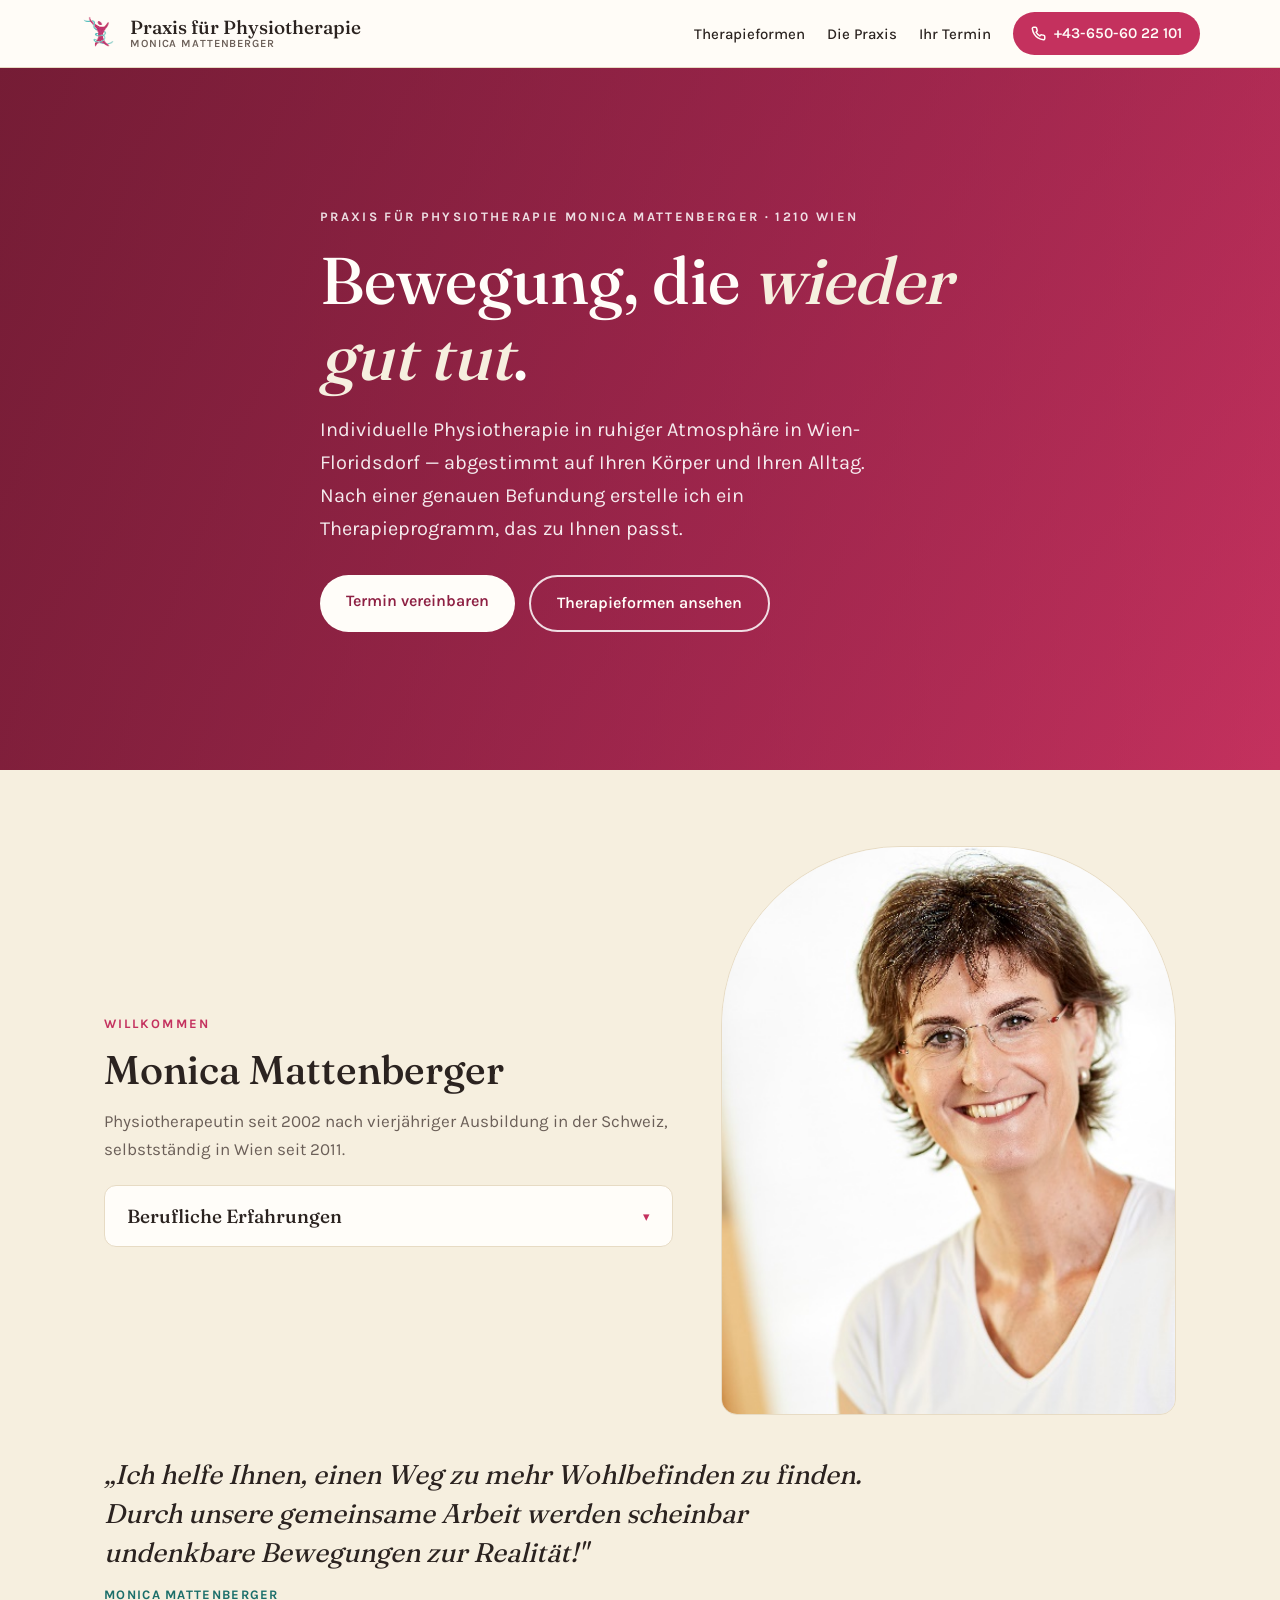
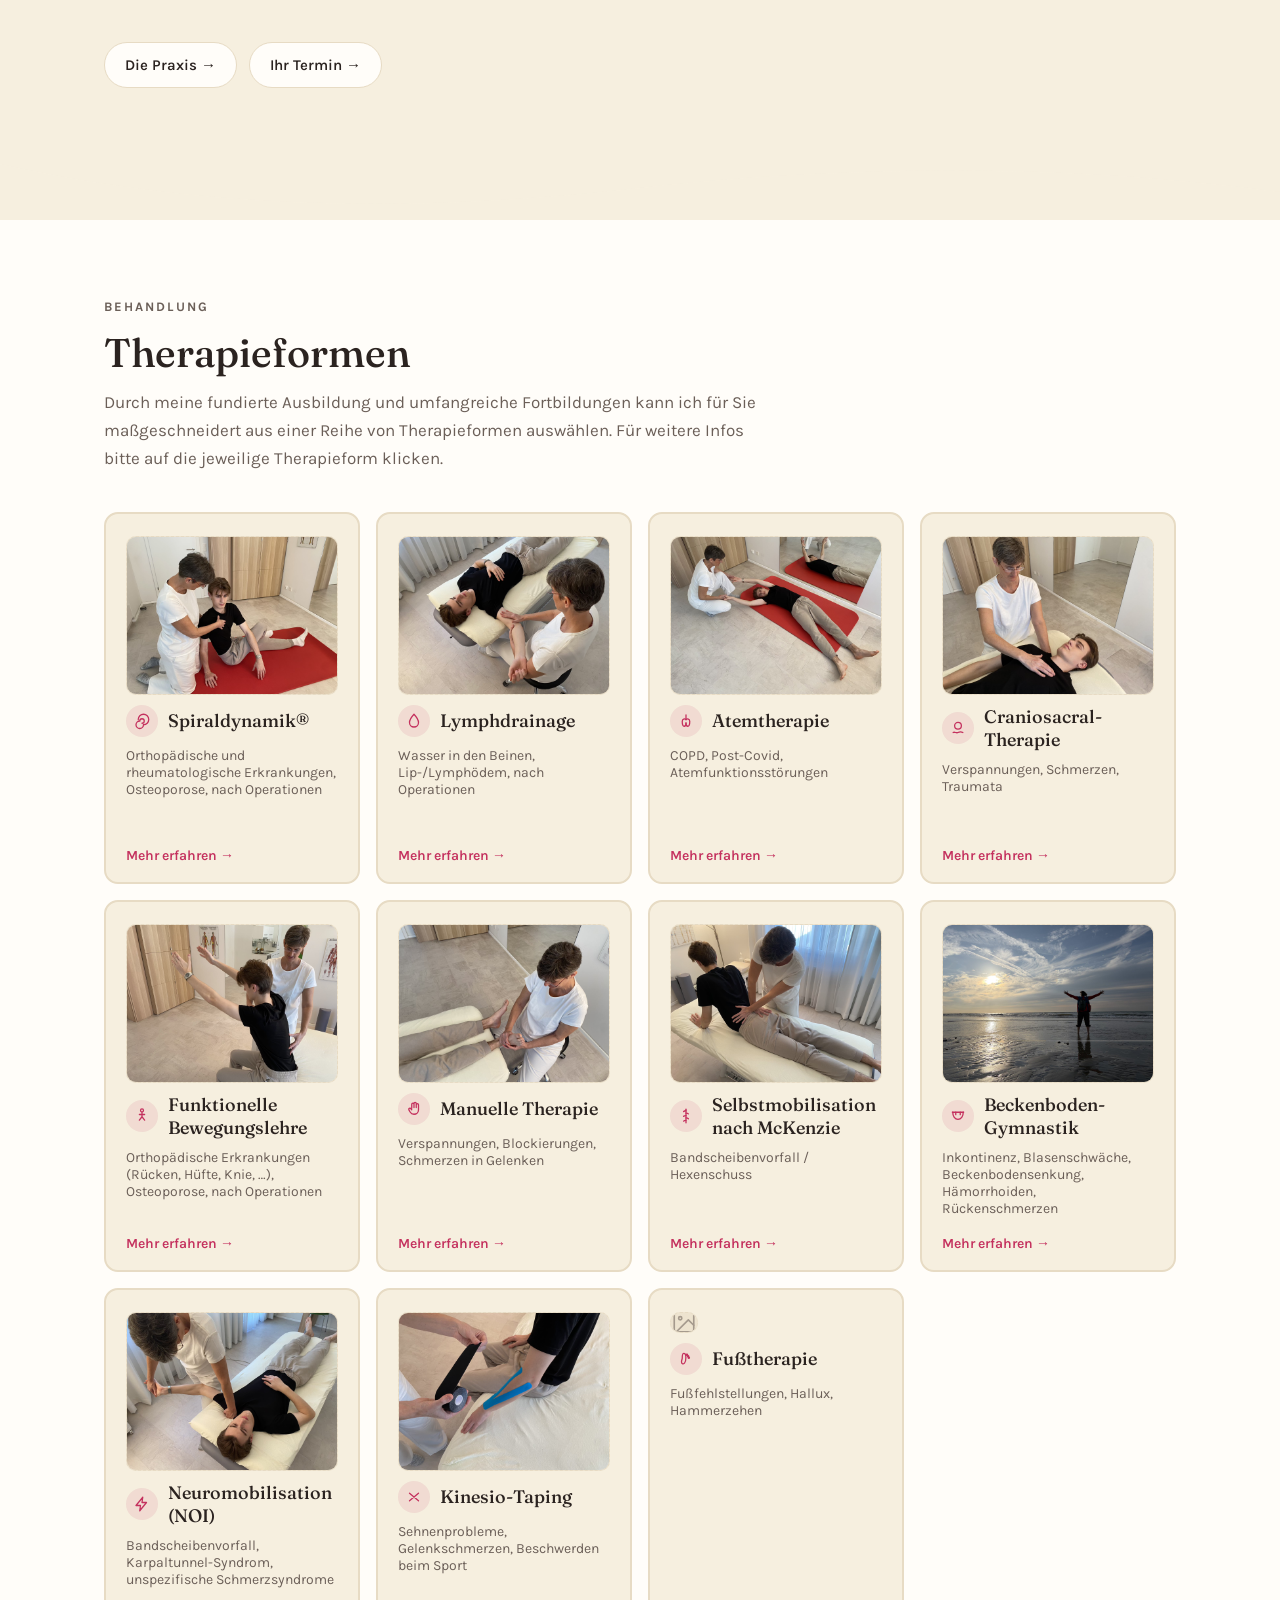
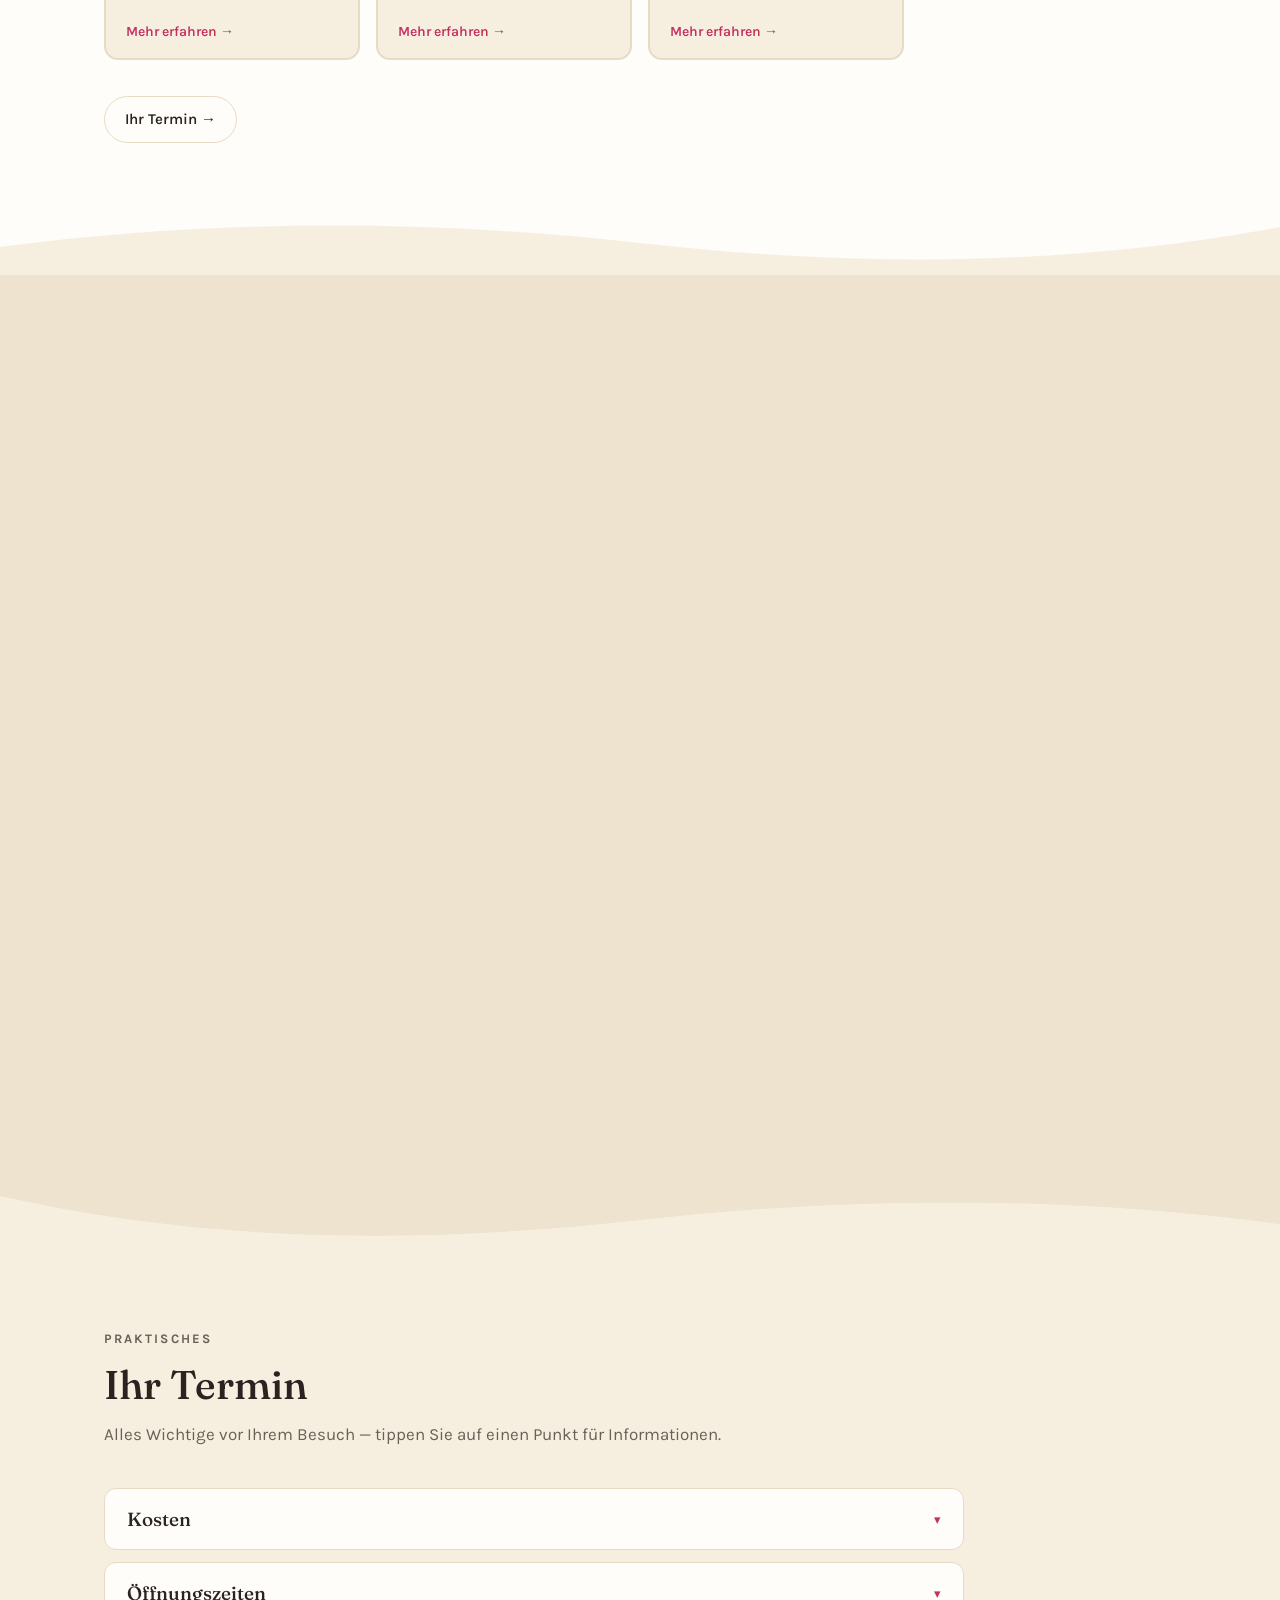
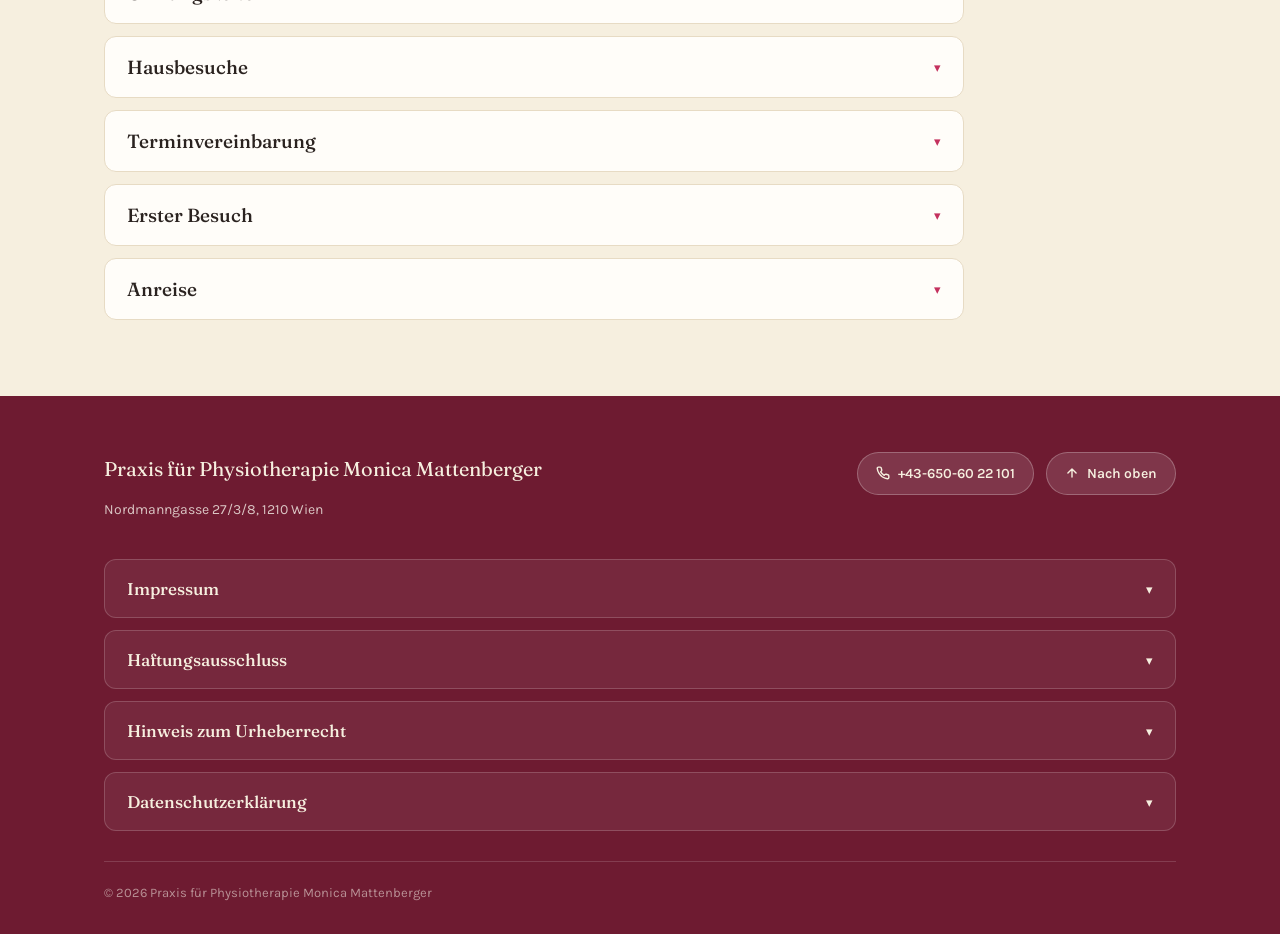
==== commit ca180ca8: "Current version of webpage, with images accompanied alongside therapies. New background, logo, and p" ====
--- a/mattenberger-preview.html
+++ b/mattenberger-preview.html
@@ -8,316 +8,1027 @@
 
   <script>document.documentElement.classList.add('js');</script>
 
-  <link rel="preconnect" href="https://fonts.googleapis.com">
-  <link rel="preconnect" href="https://fonts.gstatic.com" crossorigin>
-  <link href="https://fonts.googleapis.com/css2?family=Fraunces:opsz,wght@9..144,400;9..144,500;9..144,600&family=Karla:wght@400;500;600;700&display=swap" rel="stylesheet">
-
   <style>
-    :root {
-      --red: #C4315E;
-      --red-deep: #8E2144;
-      --red-band: #6E1B31;
-      --cream: #F6EFDF;
-      --beige: #EDE3CF;
-      --cream-deep: #E7DBC4;
-      --white: #FFFDF9;
-      --ink: #2B2320;
-      --ink-soft: #6B5F58;
-      --max: 1120px;
-    }
-
-    *, *::before, *::after { margin: 0; padding: 0; box-sizing: border-box; }
-
-    html { scroll-behavior: smooth; scroll-padding-top: 80px; }
-
-    body {
-      font-family: 'Karla', sans-serif;
-      color: var(--ink);
-      background: var(--cream);
-      line-height: 1.65;
-      font-size: 17px;
-    }
-
-    h1, h2, h3 { font-family: 'Fraunces', serif; font-weight: 500; line-height: 1.15; }
-    a { color: var(--red); }
-
-    a:focus-visible, button:focus-visible {
-      outline: 3px solid var(--red);
-      outline-offset: 3px;
-    }
-
-    @media (prefers-reduced-motion: reduce) {
-      html { scroll-behavior: auto; }
-      *, *::before, *::after { animation: none !important; transition: none !important; }
-      .reveal { opacity: 1 !important; transform: none !important; }
-    }
-
-    .wrap { max-width: var(--max); margin: 0 auto; padding: 0 24px; }
-
-    .eyebrow {
-      color: var(--red); font-weight: 700; font-size: 13px;
-      letter-spacing: 0.16em; text-transform: uppercase; margin-bottom: 12px;
-    }
-
-    .js .reveal { opacity: 0; transform: translateY(28px); transition: opacity 0.7s ease, transform 0.7s ease; }
-    .js .reveal.is-visible { opacity: 1; transform: translateY(0); }
-
-    header {
-      position: sticky; top: 0; z-index: 50;
-      background: rgba(255, 253, 249, 0.92);
-      backdrop-filter: blur(8px);
-      border-bottom: 1px solid var(--cream-deep);
-    }
-    .header-inner {
-      display: flex; align-items: center; justify-content: space-between;
-      gap: 16px; padding: 12px 0;
-    }
-    .brand { display: flex; align-items: center; gap: 12px; text-decoration: none; color: var(--ink); }
-    .brand-logo { height: 38px; width: auto; display: block; }
-    .brand-name { font-family: 'Fraunces', serif; font-size: 19px; font-weight: 500; line-height: 1.1; }
-    .brand-name small { display: block; font-family: 'Karla', sans-serif; font-size: 11px; color: var(--ink-soft); letter-spacing: 0.08em; text-transform: uppercase; font-weight: 600; }
-
-    .nav-cluster { display: flex; align-items: center; gap: 22px; }
-    .nav-links { display: flex; align-items: center; gap: 22px; list-style: none; }
-    .nav-links a { text-decoration: none; color: var(--ink); font-weight: 500; font-size: 15px; }
-    .nav-links a:hover { color: var(--red); }
-
-    .phone-pill {
-      display: inline-flex; align-items: center; gap: 8px;
-      background: var(--red); color: var(--white) !important;
-      padding: 9px 18px; border-radius: 999px;
-      font-weight: 600; font-size: 15px; text-decoration: none; white-space: nowrap;
-      transition: background 0.15s ease;
-    }
-    .phone-pill:hover { background: var(--red-deep); }
-
-    .menu-toggle {
-      display: none; background: none; border: none; cursor: pointer;
-      width: 42px; height: 42px; border-radius: 10px; color: var(--ink);
-    }
-    .menu-toggle:hover { background: var(--cream-deep); }
-
-    .hero {
-      position: relative; min-height: 78vh;
-      display: flex; align-items: center;
-      text-align: left; overflow: hidden;
-      color: var(--white);
-    }
-    .hero-bg {
-      position: absolute; inset: 0; z-index: 0;
-      background:
-        linear-gradient(105deg, rgba(110,27,49,0.78) 0%, rgba(142,33,68,0.55) 55%, rgba(196,49,94,0.35) 100%),
-        linear-gradient(135deg, #8E2144, #C4315E);
-    }
-    .hero-content { position: relative; z-index: 1; max-width: 640px; padding: 64px 0; }
-    .hero-eyebrow { color: rgba(255,255,255,0.85); font-weight: 700; font-size: 13px; letter-spacing: 0.18em; text-transform: uppercase; margin-bottom: 16px; }
-    .hero h1 { font-size: clamp(40px, 6vw, 66px); margin-bottom: 18px; color: var(--white); }
-    .hero h1 em { font-style: italic; color: var(--cream); }
-    .hero-sub { font-size: clamp(17px, 2.2vw, 20px); color: rgba(255,255,255,0.9); max-width: 46ch; margin-bottom: 30px; }
-    .hero-cta-row { display: flex; gap: 14px; flex-wrap: wrap; }
-
-    .js .fade-up { opacity: 0; transform: translateY(24px); animation: fadeUp 0.9s ease forwards; }
-    .d1 { animation-delay: 0.15s; } .d2 { animation-delay: 0.35s; }
-    .d3 { animation-delay: 0.55s; } .d4 { animation-delay: 0.75s; }
-    @keyframes fadeUp { to { opacity: 1; transform: translateY(0); } }
-
-    .btn { display: inline-block; text-decoration: none; font-weight: 600; font-size: 16px; padding: 13px 26px; border-radius: 999px; transition: transform 0.1s ease, background 0.15s ease, color 0.15s ease; }
-    .btn:active { transform: scale(0.98); }
-    .btn-primary { background: var(--white); color: var(--red-deep); }
-    .btn-primary:hover { background: var(--cream); }
-    .btn-ghost { border: 2px solid rgba(255,255,255,0.85); color: var(--white); }
-    .btn-ghost:hover { background: rgba(255,255,255,0.14); }
-    .btn-solid { background: var(--red); color: var(--white); }
-    .btn-solid:hover { background: var(--red-deep); }
-    .btn-outline { border: 2px solid var(--ink); color: var(--ink); }
-    .btn-outline:hover { background: var(--ink); color: var(--cream); }
-
-    .wave-divider { display: block; width: 100%; height: 56px; line-height: 0; }
-    .wave-divider svg { display: block; width: 100%; height: 100%; }
-
-    .section { padding: 76px 0; position: relative; }
-    .section-cream { background: var(--cream); }
-    .section-white { background: var(--white); }
-    .section-beige { background: var(--beige); }
-
-    .section-head { max-width: 660px; margin-bottom: 40px; }
-    .section-head h2 { font-size: clamp(28px, 3.6vw, 40px); margin-bottom: 12px; }
-    .section-head p { color: var(--ink-soft); }
-
-    .intro-grid { display: grid; grid-template-columns: minmax(0, 1fr) minmax(0, 0.8fr); gap: 48px; align-items: center; }
-    .intro-portrait {
-      width: 100%; aspect-ratio: 4/5; border-radius: 180px 180px 16px 16px;
-      background: var(--white); border: 1px solid var(--cream-deep);
-      display: flex; flex-direction: column; align-items: center; justify-content: center;
-      gap: 10px; color: var(--ink-soft); text-align: center; padding: 20px;
-    }
-    .intro-quote { margin-top: 40px; max-width: 760px; }
-    .intro-quote blockquote { font-family: 'Fraunces', serif; font-size: clamp(20px, 2.6vw, 27px); font-style: italic; line-height: 1.45; }
-    .intro-quote cite { display: block; margin-top: 12px; font-style: normal; font-size: 13px; letter-spacing: 0.1em; text-transform: uppercase; color: var(--red); font-weight: 700; }
-    .lead { color: var(--ink-soft); margin: 14px 0; }
-
-    .intro-portrait-img { width: 100%; aspect-ratio: 4/5; object-fit: cover; border-radius: 180px 180px 16px 16px; border: 1px solid var(--cream-deep); display: block; }
-    .praxis-photo-img { width: 100%; aspect-ratio: 4/3; object-fit: cover; border-radius: 12px; display: block; }
-
-    .chapter-links { display: flex; flex-wrap: wrap; gap: 12px; margin-top: 36px; }
-    .chapter-link {
-      display: inline-flex; align-items: center; gap: 8px;
-      background: var(--white); border: 1px solid var(--cream-deep); border-radius: 999px;
-      padding: 10px 20px; text-decoration: none; color: var(--ink); font-weight: 600; font-size: 15px;
-      transition: border-color 0.15s ease, transform 0.1s ease;
-    }
-    .chapter-link:hover { border-color: var(--red); transform: translateY(-2px); }
-
-    .accordion { display: grid; gap: 12px; max-width: 860px; }
-    .intro-accordion { margin-top: 22px; }
-    .accordion-item { background: var(--white); border: 1px solid var(--cream-deep); border-radius: 12px; overflow: hidden; }
-    .accordion-trigger {
-      width: 100%; text-align: left; border: none; background: none; cursor: pointer;
-      padding: 18px 22px; display: flex; align-items: center; justify-content: space-between; gap: 16px;
-      font-family: 'Fraunces', serif; font-size: 19px; font-weight: 500; color: var(--ink);
-    }
-    .accordion-trigger:hover { color: var(--red); }
-    .accordion-trigger .chev { color: var(--red); font-size: 13px; transition: transform 0.2s ease; flex-shrink: 0; }
-    .accordion-item.open .accordion-trigger .chev { transform: rotate(180deg); }
-    .accordion-content { max-height: 0; overflow: hidden; transition: max-height 0.25s ease; }
-    .accordion-content-inner { padding: 0 22px 22px; color: var(--ink-soft); }
-    .accordion-content-inner ul { margin: 10px 0 0 18px; }
-    .accordion-content-inner li { margin-bottom: 6px; }
-
-    .therapy-grid { display: grid; grid-template-columns: repeat(auto-fill, minmax(240px, 1fr)); gap: 16px; }
-    .therapy-card {
-      background: var(--cream); border: 1px solid var(--cream-deep); border-radius: 14px;
-      padding: 22px 20px 18px; text-align: left; color: var(--ink); font-family: inherit; cursor: pointer;
-      display: flex; flex-direction: column; gap: 10px;
-      transition: transform 0.12s ease, border-color 0.12s ease, box-shadow 0.12s ease;
-    }
-    .therapy-card:hover { transform: translateY(-3px); border-color: var(--red); }
-    .therapy-card.active { border-color: var(--red); box-shadow: 0 0 0 1px var(--red); }
-
-    .therapy-icon {
-      width: 44px; height: 44px; border-radius: 50%;
-      background: rgba(196, 49, 94, 0.10); color: var(--red);
-      display: flex; align-items: center; justify-content: center; flex-shrink: 0;
-    }
-    .therapy-icon svg { width: 24px; height: 24px; }
-    .therapy-card strong { font-family: 'Fraunces', serif; font-weight: 500; font-size: 18px; }
-    .therapy-card .therapy-conditions { font-size: 14px; color: var(--ink-soft); }
-    .therapy-card .therapy-more { color: var(--red); font-weight: 600; font-size: 14px; margin-top: auto; padding-top: 6px; }
-    .detail-conditions { color: var(--ink) !important; }
-    .detail-conditions strong { color: var(--red); }
-
-    .therapy-detail-panel {
-      grid-column: 1 / -1;
-      background: var(--white); border: 1px solid var(--red); border-radius: 16px;
-      padding: 28px; display: none;
-    }
-    .therapy-detail-panel.open { display: block; }
-    .therapy-detail-panel .detail-inner { display: flex; gap: 28px; align-items: flex-start; flex-wrap: wrap; }
-    .therapy-detail-panel .detail-image {
-      flex: 0 0 300px; max-width: 300px; aspect-ratio: 4/3; border-radius: 12px;
-      background: var(--beige); border: 1px dashed var(--cream-deep);
-      display: flex; align-items: center; justify-content: center; color: var(--ink-soft);
-    }
-    .therapy-detail-panel .detail-image svg { width: 34px; height: 34px; opacity: 0.55; }
-    .therapy-detail-panel .detail-text { flex: 1; min-width: 240px; }
-    .therapy-detail-panel h3 { font-size: 24px; margin-bottom: 12px; }
-    .therapy-detail-panel p { color: var(--ink-soft); margin-bottom: 10px; }
-    .therapy-detail-panel .detail-close {
-      float: right; border: none; background: var(--cream); color: var(--ink);
-      width: 34px; height: 34px; border-radius: 50%; cursor: pointer; font-size: 16px; margin: -8px -8px 0 8px;
-    }
-    .therapy-detail-panel .detail-close:hover { background: var(--red); color: var(--white); }
-
-    .praxis-grid { display: grid; grid-template-columns: 1.1fr 0.9fr; gap: 40px; align-items: center; }
-    .praxis-photos { display: grid; gap: 14px; }
-    .praxis-photo {
-      width: 100%; aspect-ratio: 4/3; border-radius: 12px;
-      background: var(--white); border: 1px dashed var(--cream-deep);
-      display: flex; flex-direction: column; align-items: center; justify-content: center; gap: 6px;
-      color: var(--ink-soft); text-align: center; padding: 16px;
-    }
-    .praxis-photo svg { width: 28px; height: 28px; opacity: 0.55; }
-    .praxis-text p { color: var(--ink-soft); margin-bottom: 14px; }
-
-    footer { background: var(--red-band); color: var(--cream); padding: 56px 0 30px; }
-    .footer-top { display: flex; justify-content: space-between; align-items: flex-start; gap: 24px; flex-wrap: wrap; margin-bottom: 36px; }
-    .footer-contact { display: grid; gap: 12px; }
-    .footer-brand { display: flex; align-items: center; gap: 12px; font-family: 'Fraunces', serif; font-size: 20px; }
-    .footer-address { font-size: 14px; color: rgba(245,240,232,0.8); line-height: 1.9; }
-    .footer-address a { color: var(--cream); }
-    .footer-actions { display: flex; gap: 12px; flex-wrap: wrap; }
-    .footer-btn {
-      display: inline-flex; align-items: center; gap: 8px;
-      background: rgba(255,255,255,0.12); color: var(--cream); border: 1px solid rgba(255,255,255,0.25);
-      border-radius: 999px; padding: 9px 18px; text-decoration: none; font-weight: 600; font-size: 14px; cursor: pointer;
-      font-family: inherit; transition: background 0.15s ease;
-    }
-    .footer-btn:hover { background: rgba(255,255,255,0.22); }
-
-    .legal-accordion { max-width: 100%; margin-bottom: 30px; }
-    .legal-accordion .accordion-item { background: rgba(255,255,255,0.06); border-color: rgba(255,255,255,0.18); }
-    .legal-accordion .accordion-trigger { color: var(--cream); font-size: 17px; }
-    .legal-accordion .accordion-trigger:hover { color: var(--white); }
-    .legal-accordion .accordion-trigger .chev { color: var(--cream); }
-    .legal-accordion .accordion-content-inner { color: rgba(245,240,232,0.8); }
-
-    .footer-copy { font-size: 13px; color: rgba(245,240,232,0.55); border-top: 1px solid rgba(255,255,255,0.15); padding-top: 20px; }
-
-    .to-top {
-      position: fixed; right: 22px; bottom: 22px; z-index: 60;
-      width: 48px; height: 48px; border-radius: 50%; border: none; cursor: pointer;
-      background: var(--red); color: var(--white);
-      display: flex; align-items: center; justify-content: center;
-      opacity: 0; pointer-events: none; transform: translateY(10px);
-      transition: opacity 0.2s ease, transform 0.2s ease, background 0.15s ease;
-      box-shadow: 0 6px 18px rgba(110,27,49,0.35);
-    }
-    .to-top.show { opacity: 1; pointer-events: auto; transform: translateY(0); }
-    .to-top:hover { background: var(--red-deep); }
-
-    @media (max-width: 860px) {
-      .intro-grid, .praxis-grid { grid-template-columns: 1fr; gap: 32px; }
-      .praxis-grid .praxis-text { order: -1; }
-    }
-
-    @media (max-width: 680px) {
-      .menu-toggle { display: flex; align-items: center; justify-content: center; }
-      .nav-links {
-        position: absolute; top: 100%; right: 0; left: 0;
-        flex-direction: column; align-items: stretch; gap: 0;
-        background: var(--white); border-bottom: 1px solid var(--cream-deep);
-        padding: 6px 24px 14px; display: none;
-      }
-      header.nav-open .nav-links { display: flex; }
-      .nav-links li { border-top: 1px solid var(--cream-deep); }
-      .nav-links a { display: block; padding: 12px 0; }
-      .section { padding: 56px 0; }
-      .therapy-detail-panel .detail-inner { flex-direction: column; }
-      .therapy-detail-panel .detail-image { flex-basis: auto; max-width: 100%; width: 100%; }
-    }
-
-    @media (max-width: 420px) {
-      .header-inner { gap: 10px; }
-      .brand { gap: 8px; }
-      .brand-logo { height: 32px; }
-      .brand-name { font-size: 15px; white-space: nowrap; }
-      .brand-name small { display: none; }
-      .nav-cluster { gap: 10px; }
-      .phone-pill { padding: 8px 14px; font-size: 13px; gap: 6px; }
-    }
+/* =============================================================================
+   MATTENBERGER SITE — STYLES  (rough draft)
+   -----------------------------------------------------------------------------
+   style.css controls how everything LOOKS. index.html holds the CONTENT.
+   script.js handles the CLICKING (accordions, the therapy expand box, fade-ins,
+   back-to-top, mobile menu).
+   ============================================================================= */
+
+/* ---- Master settings (colors + sizes in one place) --------
+   Change a value here and it updates everywhere it's used.
+   Palette is her direction: beige / white / red, with red as
+   the accent and beige+white alternating as section backgrounds. */
+:root {
+  --red:        #C4315E;   /* main accent */
+  --red-deep:   #8E2144;   /* darker red, for hover states */
+  --red-band:   #6E1B31;   /* deep red, used for the footer band */
+  --cream:      #F6EFDF;   /* warm beige, a main background */
+  --beige:      #EDE3CF;   /* a slightly deeper beige, alternate background */
+  --cream-deep: #E7DBC4;   /* borders / hairlines */
+  --white:      #FFFDF9;
+  --ink:        #2B2320;   /* main text (near-black brown) */
+  --ink-soft:   #6B5F58;   /* softer secondary text */
+  --max:        1120px;    /* widest the content stretches */
+  --teal:       #5DBFBC;   /* the logo's actual green-blue, sampled from the real file — decorative use */
+  --teal-deep:  #1B6E6A;   /* darkened for text on cream/white — the raw teal above is too light to pass contrast */
+}
+
+/* Self-hosted, so nothing calls out to Google Fonts. Both files are the
+   "latin" subset only (covers German incl. umlauts/ß) pulled from a
+   variable-font build, so one file each covers the whole weight range
+   we use — embedded as data: URIs right below, not loaded from disk. */
+@font-face {
+  font-family: 'Fraunces';
+  font-style: normal;
+  font-weight: 400 600;
+  font-display: swap;
+  src: url('[data-uri]') format('woff2');
+}
+
+@font-face {
+  font-family: 'Karla';
+  font-style: normal;
+  font-weight: 400 700;
+  font-display: swap;
+  src: url('[data-uri]') format('woff2');
+}
+
+/* Wipe browser default spacing so our choices are the only ones. */
+*, *::before, *::after {
+  margin: 0;
+  padding: 0;
+  box-sizing: border-box;
+}
+
+/* scroll-padding-top keeps anchored sections from hiding under the sticky header. */
+html {
+  scroll-behavior: smooth;
+  scroll-padding-top: 80px;
+}
+
+body {
+  font-family: 'Karla', sans-serif;
+  color: var(--ink);
+  background: var(--cream);
+  line-height: 1.65;
+  font-size: 17px;
+}
+
+h1, h2, h3 {
+  font-family: 'Fraunces', serif;
+  font-weight: 500;
+  line-height: 1.15;
+}
+
+/* One size for every h2 on the page, whether or not it's wrapped in .section-head
+   — Praxisräumlichkeiten and Monica Mattenberger are h2s too and were falling back
+   to the browser default, much smaller than their siblings. */
+h2 { font-size: clamp(28px, 3.6vw, 40px); }
+
+a { color: var(--red); }
+
+/* Visible outline when navigating by keyboard (accessibility — keep this). */
+a:focus-visible, button:focus-visible {
+  outline: 3px solid var(--red);
+  outline-offset: 3px;
+}
+
+/* Respect people who've asked their device to reduce motion. */
+@media (prefers-reduced-motion: reduce) {
+  html { scroll-behavior: auto; }
+
+  *, *::before, *::after {
+    animation: none !important;
+    transition: none !important;
+  }
+
+  .reveal {
+    opacity: 1 !important;
+    transform: none !important;
+  }
+}
+
+/* Reusable content container: centers content, caps its width. */
+.wrap {
+  max-width: var(--max);
+  margin: 0 auto;
+  padding: 0 24px;
+}
+
+/* Small "eyebrow" label used above headings throughout the site. */
+.eyebrow {
+  color: var(--red);
+  font-weight: 700;
+  font-size: 13px;
+  letter-spacing: 0.16em;
+  text-transform: uppercase;
+  margin-bottom: 12px;
+}
+
+/* =============================================================================
+   FADE-IN ON SCROLL
+   Elements with class="reveal" fade up the first time they enter the viewport.
+   script.js adds "is-visible" to trigger it. Scoped under .js (see the
+   bootstrap script in <head>) so content stays fully visible by default if
+   JavaScript never runs — e.g. phones previewing an emailed HTML file without
+   executing scripts.
+   ============================================================================= */
+.js .reveal {
+  opacity: 0;
+  transform: translateY(28px);
+  transition: opacity 0.7s ease, transform 0.7s ease;
+}
+
+.js .reveal.is-visible {
+  opacity: 1;
+  transform: translateY(0);
+}
+
+/* =============================================================================
+   HEADER  (sticky bar: logo | menu | phone)
+   ============================================================================= */
+header {
+  position: sticky;
+  top: 0;
+  z-index: 50;
+  background: rgba(255, 253, 249, 0.92);
+  backdrop-filter: blur(8px); /* frosted look over content scrolling underneath */
+  border-bottom: 1px solid var(--cream-deep);
+}
+
+.header-inner {
+  display: flex;
+  align-items: center;
+  justify-content: space-between;
+  gap: 16px;
+  padding: 12px 0;
+}
+
+.brand {
+  display: flex;
+  align-items: center;
+  gap: 12px;
+  min-width: 0; /* lets the name shrink/wrap instead of forcing the header wider than the window */
+  text-decoration: none;
+  color: var(--ink);
+}
+
+.brand-logo {
+  height: 38px;
+  width: auto;
+  display: block;
+}
+
+.brand-name {
+  font-family: 'Fraunces', serif;
+  font-size: 19px;
+  font-weight: 500;
+  line-height: 1.1;
+}
+
+.brand-name small {
+  display: block;
+  font-family: 'Karla', sans-serif;
+  font-size: 11px;
+  color: var(--ink-soft);
+  letter-spacing: 0.08em;
+  text-transform: uppercase;
+  font-weight: 600;
+}
+
+.nav-cluster {
+  display: flex;
+  align-items: center;
+  gap: 22px;
+  min-width: 0;
+}
+
+.nav-links {
+  display: flex;
+  align-items: center;
+  gap: 22px;
+  min-width: 0;
+  list-style: none;
+}
+
+.nav-links a {
+  text-decoration: none;
+  color: var(--ink);
+  font-weight: 500;
+  font-size: 15px;
+}
+
+.nav-links a:hover { color: var(--red); }
+
+/* The red "call now" pill. Shown early / prominently as requested. */
+.phone-pill {
+  display: inline-flex;
+  align-items: center;
+  gap: 8px;
+  background: var(--red);
+  color: var(--white) !important;
+  padding: 9px 18px;
+  border-radius: 999px;
+  font-weight: 600;
+  font-size: 15px;
+  text-decoration: none;
+  white-space: nowrap;
+  transition: background 0.15s ease;
+}
+
+.phone-pill:hover { background: var(--red-deep); }
+
+/* Hamburger button — hidden on desktop, shown on mobile (see mobile rules at the bottom). */
+.menu-toggle {
+  display: none;
+  background: none;
+  border: none;
+  cursor: pointer;
+  width: 42px;
+  height: 42px;
+  border-radius: 10px;
+  color: var(--ink);
+}
+
+.menu-toggle:hover { background: var(--cream-deep); }
+
+/* =============================================================================
+   HERO  (big background image + overlay + fade-in text)
+   This is the "large background image on load" they liked.
+   ============================================================================= */
+.hero {
+  position: relative;
+  min-height: 78vh;
+  display: flex;
+  align-items: center;
+  text-align: left;
+  overflow: hidden;
+  color: var(--white);
+}
+
+.hero-bg {
+  position: absolute;
+  inset: 0;
+  z-index: 0;
+  /* Placeholder: a warm gradient stands in for the real photo.
+     When a hero photo arrives, put it in FRONT of the gradient, e.g.:
+     background: linear-gradient(105deg, rgba(110,27,49,0.7), rgba(196,49,94,0.3)),
+                 url('images/hero.jpg') center/cover no-repeat; */
+  background:
+    linear-gradient(105deg, rgba(110,27,49,0.78) 0%, rgba(142,33,68,0.55) 55%, rgba(196,49,94,0.35) 100%),
+    linear-gradient(135deg, #8E2144, #C4315E);
+}
+
+.hero-content {
+  position: relative;
+  z-index: 1;
+  max-width: 640px;
+  padding: 64px 0;
+}
+
+.hero-eyebrow {
+  color: rgba(255,255,255,0.85);
+  font-weight: 700;
+  font-size: 13px;
+  letter-spacing: 0.18em;
+  text-transform: uppercase;
+  margin-bottom: 16px;
+}
+
+.hero h1 {
+  font-size: clamp(40px, 6vw, 66px);
+  margin-bottom: 18px;
+  color: var(--white);
+}
+
+.hero h1 em {
+  font-style: italic;
+  color: var(--cream);
+}
+
+.hero-sub {
+  font-size: clamp(17px, 2.2vw, 20px);
+  color: rgba(255,255,255,0.9);
+  max-width: 46ch;
+  margin-bottom: 30px;
+}
+
+.hero-cta-row {
+  display: flex;
+  gap: 14px;
+  flex-wrap: wrap;
+}
+
+/* Hero fade-in on page load. The d1..d4 classes just stagger the timing.
+   Also scoped under .js — see the note above .reveal. */
+.js .fade-up {
+  opacity: 0;
+  transform: translateY(24px);
+  animation: fadeUp 0.9s ease forwards;
+}
+
+.d1 { animation-delay: 0.15s; }
+.d2 { animation-delay: 0.35s; }
+.d3 { animation-delay: 0.55s; }
+.d4 { animation-delay: 0.75s; }
+
+@keyframes fadeUp {
+  to {
+    opacity: 1;
+    transform: translateY(0);
+  }
+}
+
+/* Buttons — shared base then variants (light-on-dark for the hero, dark-on-light elsewhere). */
+.btn {
+  display: inline-block;
+  text-decoration: none;
+  font-weight: 600;
+  font-size: 16px;
+  padding: 13px 26px;
+  border-radius: 999px;
+  transition: transform 0.1s ease, background 0.15s ease, color 0.15s ease;
+}
+
+.btn:active { transform: scale(0.98); }
+
+.btn-primary {
+  background: var(--white);
+  color: var(--red-deep);
+}
+
+.btn-primary:hover { background: var(--cream); }
+
+.btn-ghost {
+  border: 2px solid rgba(255,255,255,0.85);
+  color: var(--white);
+}
+
+.btn-ghost:hover { background: rgba(255,255,255,0.14); }
+
+.btn-solid {
+  background: var(--red);
+  color: var(--white);
+}
+
+.btn-solid:hover { background: var(--red-deep); }
+
+.btn-outline {
+  border: 2px solid var(--ink);
+  color: var(--ink);
+}
+
+.btn-outline:hover {
+  background: var(--ink);
+  color: var(--cream);
+}
+
+/* =============================================================================
+   WAVE DIVIDERS  (her "waves in background" idea)
+   A thin decorative wave marks the transition between chapters. The SVG fill
+   color is set inline per-use so each wave blends into the section directly
+   above it.
+   ============================================================================= */
+.wave-divider {
+  display: block;
+  width: 100%;
+  height: 56px;
+  line-height: 0;
+}
+
+.wave-divider svg {
+  display: block;
+  width: 100%;
+  height: 100%;
+}
+
+/* =============================================================================
+   SECTIONS  (alternating backgrounds = "color per chapter")
+   ============================================================================= */
+.section {
+  padding: 76px 0;
+  position: relative;
+}
+
+.section-cream { background: var(--cream); }
+.section-white { background: var(--white); }
+.section-beige { background: var(--beige); }
+
+.section-head {
+  max-width: 660px;
+  margin-bottom: 40px;
+}
+
+.section-head h2 { margin-bottom: 12px; }
+
+.section-head p { color: var(--ink-soft); }
+
+/* ---- Introduction chapter ---- */
+.intro-grid {
+  display: grid;
+  grid-template-columns: minmax(0, 1fr) minmax(0, 0.8fr);
+  gap: 48px;
+  align-items: center;
+}
+
+.intro-quote {
+  margin-top: 40px;
+  max-width: 760px;
+}
+
+.intro-quote blockquote {
+  font-family: 'Fraunces', serif;
+  font-size: clamp(20px, 2.6vw, 27px);
+  font-style: italic;
+  line-height: 1.45;
+}
+
+.intro-quote cite {
+  display: block;
+  margin-top: 12px;
+  font-style: normal;
+  font-size: 13px;
+  letter-spacing: 0.1em;
+  text-transform: uppercase;
+  color: var(--teal-deep); /* the one spot we tried the logo's second color — see note in chat */
+  font-weight: 700;
+}
+
+.lead {
+  color: var(--ink-soft);
+  margin: 14px 0;
+}
+
+/* When you swap a placeholder box for a real <img>, give it the matching
+   helper class so it takes the same size and rounded shape as the box did. */
+.intro-portrait-img {
+  width: 100%;
+  aspect-ratio: 4/5;
+  object-fit: cover;
+  border-radius: 180px 180px 16px 16px;
+  border: 1px solid var(--cream-deep);
+  display: block;
+}
+
+.praxis-photo-img {
+  width: 100%;
+  aspect-ratio: 4/3;
+  object-fit: cover;
+  border-radius: 12px;
+  display: block;
+}
+
+/* Quick links down to the other chapters. */
+.chapter-links {
+  display: flex;
+  flex-wrap: wrap;
+  gap: 12px;
+  margin-top: 36px;
+}
+
+.chapter-link {
+  display: inline-flex;
+  align-items: center;
+  gap: 8px;
+  background: var(--white);
+  border: 1px solid var(--cream-deep);
+  border-radius: 999px;
+  padding: 10px 20px;
+  text-decoration: none;
+  color: var(--ink);
+  font-weight: 600;
+  font-size: 15px;
+  transition: border-color 0.15s ease, transform 0.1s ease;
+}
+
+.chapter-link:hover {
+  border-color: var(--red);
+  transform: translateY(-2px);
+}
+
+/* =============================================================================
+   ACCORDION  (Berufliche Erfahrungen, Ihr Termin, legal)
+   The one expandable pattern besides the therapy tiles. Multiple rows may be
+   open at once.
+   ============================================================================= */
+.accordion {
+  display: grid;
+  gap: 12px;
+  max-width: 860px;
+}
+
+.intro-accordion { margin-top: 22px; }
+
+.accordion-item {
+  background: var(--white);
+  border: 1px solid var(--cream-deep);
+  border-radius: 12px;
+  overflow: hidden;
+}
+
+.accordion-trigger {
+  width: 100%;
+  text-align: left;
+  border: none;
+  background: none;
+  cursor: pointer;
+  padding: 18px 22px;
+  display: flex;
+  align-items: center;
+  justify-content: space-between;
+  gap: 16px;
+  font-family: 'Fraunces', serif;
+  font-size: 19px;
+  font-weight: 500;
+  color: var(--ink);
+}
+
+.accordion-trigger:hover { color: var(--red); }
+
+.accordion-trigger .chev {
+  color: var(--red);
+  font-size: 13px;
+  transition: transform 0.2s ease;
+  flex-shrink: 0;
+}
+
+.accordion-item.open .accordion-trigger .chev { transform: rotate(180deg); }
+
+/* The open/close height is animated by script.js setting max-height. */
+.accordion-content {
+  max-height: 0;
+  overflow: hidden;
+  transition: max-height 0.25s ease;
+}
+
+.accordion-content-inner {
+  padding: 0 22px 22px;
+  color: var(--ink-soft);
+}
+
+.accordion-content-inner ul { margin: 10px 0 0 18px; }
+.accordion-content-inner li { margin-bottom: 6px; }
+
+.accordion-content-inner p { margin-bottom: 10px; }
+.accordion-content-inner p:last-child { margin-bottom: 0; }
+
+/* Anreise: sub-headings between the two route descriptions, and the
+   walking-route photo gallery interspersed in the text. */
+.anreise-subhead {
+  margin-top: 20px;
+  font-weight: 600;
+  color: var(--ink);
+}
+
+.anreise-photo { margin: 4px 0 14px; }
+
+.anreise-photo img {
+  width: 100%;
+  border-radius: 10px;
+  display: block;
+}
+
+/* =============================================================================
+   THERAPIEFORMEN  (tile grid; a tile expands in place when clicked)
+   .therapy-tile is the grid cell. Compact state shows the .therapy-card button;
+   clicking it builds a .tile-detail block as its sibling, hides the button, and
+   lets the tile span the full grid row (grid-column:1/-1) so it reads as the
+   same tile growing, not a new box appearing. Clicking the X, or clicking
+   another tile, collapses it again.
+   ============================================================================= */
+.therapy-grid {
+  display: grid;
+  grid-template-columns: repeat(auto-fill, minmax(240px, 1fr));
+  gap: 16px;
+}
+
+.therapy-tile.expanded { grid-column: 1 / -1; }
+.therapy-tile.expanded .therapy-card { display: none; }
+
+.therapy-card {
+  width: 100%;
+  height: 100%; /* fills the grid cell, which the grid already stretches to match the row's tallest tile — keeps every card in a row the same height */
+  background: var(--cream);
+  border: 2px solid var(--cream-deep);
+  border-radius: 14px;
+  padding: 22px 20px 18px;
+  text-align: left;
+  color: var(--ink);
+  font-family: inherit;
+  cursor: pointer;
+  display: flex;
+  flex-direction: column;
+  gap: 10px;
+  transition: transform 0.12s ease, border-color 0.12s ease, box-shadow 0.12s ease;
+}
+
+.therapy-card:hover {
+  transform: translateY(-3px);
+  border-color: var(--red);
+}
+
+/* The picture placeholder — "option B" from her feedback. 4:3 keeps it
+   compact at typical tile widths; swap in a real photo via the same
+   aspect-ratio + object-fit:cover as .praxis-photo-img. */
+.therapy-photo {
+  aspect-ratio: 4/3;
+  border-radius: 10px;
+  overflow: hidden;
+  background: var(--beige);
+  border: 1px dashed var(--cream-deep);
+  display: flex;
+  align-items: center;
+  justify-content: center;
+  color: var(--ink-soft);
+}
+
+.therapy-photo svg {
+  width: 26px;
+  height: 26px;
+  opacity: 0.55;
+}
+
+.therapy-photo img {
+  width: 100%;
+  height: 100%;
+  object-fit: cover;
+  display: block;
+}
+
+.therapy-card-head {
+  display: flex;
+  align-items: center;
+  gap: 10px;
+}
+
+/* Small line-icon per therapy, now a secondary mark next to the name
+   rather than the tile's only picture. */
+.therapy-icon {
+  width: 32px;
+  height: 32px;
+  border-radius: 50%;
+  background: rgba(196, 49, 94, 0.10);
+  color: var(--red);
+  display: flex;
+  align-items: center;
+  justify-content: center;
+  flex-shrink: 0;
+}
+
+.therapy-icon svg {
+  width: 18px;
+  height: 18px;
+}
+
+.therapy-card strong {
+  font-family: 'Fraunces', serif;
+  font-weight: 500;
+  font-size: 18px;
+  overflow-wrap: break-word; /* safety net for long compound names beyond the two we already hyphenated */
+}
+
+.therapy-card .therapy-conditions {
+  font-size: 14px;
+  color: var(--ink-soft);
+  min-height: 5em; /* reserves room for the longest condition list (~3 lines) so short ones don't leave the card visibly shorter */
+}
+
+/* margin-top:auto pins "Mehr erfahren" to the bottom so it lines up across tiles
+   even when the condition text runs to different lengths. */
+.therapy-card .therapy-more {
+  color: var(--red);
+  font-weight: 600;
+  font-size: 14px;
+  margin-top: auto;
+  padding-top: 6px;
+}
+
+.detail-conditions { color: var(--ink) !important; }
+.detail-conditions strong { color: var(--red); }
+
+/* The expanded tile's detail content. Position:relative + an absolutely-placed X
+   keeps the close button clear of the text regardless of how long the detail copy runs. */
+.tile-detail {
+  position: relative;
+  background: var(--white);
+  border: 2px solid var(--red);
+  border-radius: 16px;
+  padding: 24px;
+}
+
+.tile-detail .detail-inner {
+  display: flex;
+  gap: 24px;
+  align-items: flex-start;
+  flex-wrap: wrap;
+  padding-right: 36px;
+}
+
+.tile-detail .detail-image {
+  flex: 0 0 260px;
+  max-width: 260px;
+  aspect-ratio: 4/3;
+  border-radius: 12px;
+  overflow: hidden;
+  background: var(--beige);
+  border: 1px dashed var(--cream-deep);
+  display: flex;
+  align-items: center;
+  justify-content: center;
+  color: var(--ink-soft);
+}
+
+.tile-detail .detail-image svg {
+  width: 32px;
+  height: 32px;
+  opacity: 0.55;
+}
+
+.tile-detail .detail-image img {
+  width: 100%;
+  height: 100%;
+  object-fit: cover;
+  display: block;
+}
+
+.tile-detail .detail-text {
+  flex: 1;
+  min-width: 220px;
+}
+
+.tile-detail h3 {
+  font-size: 22px;
+  margin-bottom: 10px;
+}
+
+.tile-detail p {
+  color: var(--ink-soft);
+  margin-bottom: 10px;
+}
+
+.tile-detail .detail-close {
+  position: absolute;
+  top: 14px;
+  right: 14px;
+  border: none;
+  background: var(--cream);
+  color: var(--ink);
+  width: 32px;
+  height: 32px;
+  border-radius: 50%;
+  cursor: pointer;
+  font-size: 15px;
+}
+
+.tile-detail .detail-close:hover {
+  background: var(--red);
+  color: var(--white);
+}
+
+/* ---- Die Praxis: two room pictures ---- */
+.praxis-grid {
+  display: grid;
+  grid-template-columns: minmax(0, 1.1fr) minmax(0, 0.9fr);
+  gap: 40px;
+  align-items: center;
+}
+
+.praxis-photos {
+  display: grid;
+  gap: 14px;
+}
+
+.praxis-photo-figure { margin: 0; }
+
+.praxis-photo-figure figcaption {
+  margin-top: 8px;
+  font-size: 13px;
+  color: var(--ink-soft);
+  text-align: center;
+}
+
+.praxis-text p {
+  color: var(--ink-soft);
+  margin-bottom: 14px;
+}
+
+/* =============================================================================
+   FOOTER  (deep red band + back-to-top + phone + legal accordion)
+   ============================================================================= */
+footer {
+  background: var(--red-band);
+  color: var(--cream);
+  padding: 56px 0 30px;
+}
+
+.footer-top {
+  display: flex;
+  justify-content: space-between;
+  align-items: flex-start;
+  gap: 24px;
+  flex-wrap: wrap;
+  margin-bottom: 36px;
+}
+
+.footer-contact {
+  display: grid;
+  gap: 12px;
+  min-width: 0;
+}
+
+.footer-brand {
+  font-family: 'Fraunces', serif;
+  font-size: 20px;
+}
+
+.footer-address {
+  font-size: 14px;
+  color: rgba(245,240,232,0.8);
+  line-height: 1.9;
+}
+
+.footer-actions {
+  display: flex;
+  gap: 12px;
+  flex-wrap: wrap;
+}
+
+.footer-btn {
+  display: inline-flex;
+  align-items: center;
+  gap: 8px;
+  background: rgba(255,255,255,0.12);
+  color: var(--cream);
+  border: 1px solid rgba(255,255,255,0.25);
+  border-radius: 999px;
+  padding: 9px 18px;
+  text-decoration: none;
+  font-weight: 600;
+  font-size: 14px;
+  cursor: pointer;
+  font-family: inherit;
+  transition: background 0.15s ease;
+}
+
+.footer-btn:hover { background: rgba(255,255,255,0.22); }
+
+/* Legal accordion sits on the dark footer, so it gets its own darker styling. */
+.legal-accordion {
+  max-width: 100%;
+  margin-bottom: 30px;
+}
+
+.legal-accordion .accordion-item {
+  background: rgba(255,255,255,0.06);
+  border-color: rgba(255,255,255,0.18);
+}
+
+.legal-accordion .accordion-trigger {
+  color: var(--cream);
+  font-size: 17px;
+}
+
+.legal-accordion .accordion-trigger:hover { color: var(--white); }
+.legal-accordion .accordion-trigger .chev { color: var(--cream); }
+.legal-accordion .accordion-content-inner { color: rgba(245,240,232,0.8); }
+
+.footer-copy {
+  font-size: 13px;
+  color: rgba(245,240,232,0.55);
+  border-top: 1px solid rgba(255,255,255,0.15);
+  padding-top: 20px;
+}
+
+/* =============================================================================
+   BACK-TO-TOP floating button (appears after scrolling down)
+   ============================================================================= */
+.to-top {
+  position: fixed;
+  right: 22px;
+  bottom: 22px;
+  z-index: 60;
+  width: 48px;
+  height: 48px;
+  border-radius: 50%;
+  border: none;
+  cursor: pointer;
+  background: var(--red);
+  color: var(--white);
+  display: flex;
+  align-items: center;
+  justify-content: center;
+  opacity: 0;
+  pointer-events: none;
+  transform: translateY(10px);
+  transition: opacity 0.2s ease, transform 0.2s ease, background 0.15s ease;
+  box-shadow: 0 6px 18px rgba(110,27,49,0.35);
+}
+
+.to-top.show {
+  opacity: 1;
+  pointer-events: auto;
+  transform: translateY(0);
+}
+
+.to-top:hover { background: var(--red-deep); }
+
+/* =============================================================================
+   MOBILE  (phones and small tablets)
+   Menu collapses behind the hamburger; phone stays visible.
+   ============================================================================= */
+@media (max-width: 860px) {
+  .intro-grid, .praxis-grid {
+    grid-template-columns: 1fr;
+    gap: 32px;
+  }
+
+  .praxis-grid .praxis-text { order: -1; } /* text above the photos on mobile */
+}
+
+@media (max-width: 680px) {
+  .menu-toggle {
+    display: flex;
+    align-items: center;
+    justify-content: center;
+  }
+
+  .nav-links {
+    position: absolute;
+    top: 100%;
+    right: 0;
+    left: 0;
+    flex-direction: column;
+    align-items: stretch;
+    gap: 0;
+    background: var(--white);
+    border-bottom: 1px solid var(--cream-deep);
+    padding: 6px 24px 14px;
+    display: none;
+  }
+
+  header.nav-open .nav-links { display: flex; }
+
+  .nav-links li { border-top: 1px solid var(--cream-deep); }
+
+  .nav-links a {
+    display: block;
+    padding: 12px 0;
+  }
+
+  .section { padding: 56px 0; }
+
+  .tile-detail .detail-inner { flex-direction: column; }
+
+  .tile-detail .detail-image {
+    flex-basis: auto;
+    max-width: 100%;
+    width: 100%;
+  }
+}
+
+/* Narrow phones: brand name + phone pill + hamburger were fighting for room on one row. Drop
+   the "Praxis für Physiotherapie" subtitle, shrink the brand name to one line, and tighten
+   the pill so the phone number (kept fully visible, per her request) has room to breathe. */
+@media (max-width: 420px) {
+  .header-inner { gap: 10px; }
+
+  .brand { gap: 8px; }
+  .brand-logo { height: 32px; }
+  .brand-name {
+    font-size: 15px;
+    white-space: nowrap;
+  }
+  .brand-name small { display: none; }
+
+  .nav-cluster { gap: 10px; }
+
+  .phone-pill {
+    padding: 8px 14px;
+    font-size: 13px;
+    gap: 6px;
+  }
+}
+
   </style>
 </head>
 <body>
 
+
+  <!--
+    Single-page site for Physiotherapie Monica Mattenberger.
+    Structure (top to bottom): header, hero, intro, therapy grid, praxis, termin, footer.
+    Interactions live in script.js; styling in style.css.
+  -->
+
+  <!-- ===== Header ===== -->
   <header id="siteHeader">
     <div class="wrap header-inner">
       <a class="brand" href="#top">
-        <svg width="38" height="38" viewBox="0 0 40 40" role="img" aria-label="Logo">
-          <circle cx="20" cy="7" r="4.2" fill="#C4315E"/>
-          <path d="M20 13 L13 34 M20 13 L27 34 M20 13 L9 18 M20 13 L31 18" stroke="#C4315E" stroke-width="3.6" stroke-linecap="round" fill="none"/>
-          <path d="M7 25 C14 20, 26 30, 34 23" stroke="#C4315E" stroke-width="3" fill="none" stroke-linecap="round" opacity="0.5"/>
-        </svg>
-        <span class="brand-name">Monica Mattenberger<small>Praxis für Physiotherapie</small></span>
+        <img src="[data-uri]" alt="Logo von Physiotherapie Monica Mattenberger" class="brand-logo">
+        <span class="brand-name">Praxis für Physiotherapie<small>Monica Mattenberger</small></span>
       </a>
 
       <div class="nav-cluster">
@@ -327,9 +1038,10 @@
           <li><a href="#termin">Ihr Termin</a></li>
         </ul>
 
+        <!-- Phone: shown early and prominently; stays visible on mobile too. -->
         <a class="phone-pill" href="tel:+436506022101">
           <svg width="15" height="15" viewBox="0 0 24 24" fill="none" stroke="currentColor" stroke-width="2.4" stroke-linecap="round" stroke-linejoin="round" aria-hidden="true"><path d="M22 16.92v3a2 2 0 0 1-2.18 2 19.79 19.79 0 0 1-8.63-3.07 19.5 19.5 0 0 1-6-6 19.79 19.79 0 0 1-3.07-8.67A2 2 0 0 1 4.11 2h3a2 2 0 0 1 2 1.72c.127.96.361 1.903.7 2.81a2 2 0 0 1-.45 2.11L8.09 9.91a16 16 0 0 0 6 6l1.27-1.27a2 2 0 0 1 2.11-.45c.907.339 1.85.573 2.81.7A2 2 0 0 1 22 16.92z"/></svg>
-          0650 60 22 101
+          +43-650-60 22 101
         </a>
 
         <button class="menu-toggle" id="menuToggle" aria-label="Menü öffnen" aria-expanded="false">
@@ -341,12 +1053,14 @@
 
   <main id="top">
 
+    <!-- ===== Hero =====
+         Background is a placeholder gradient; see .hero-bg in style.css to use a photo. -->
     <section class="hero">
       <div class="hero-bg"></div>
       <div class="wrap hero-content">
-        <p class="hero-eyebrow fade-up d1">Praxis für Physiotherapie · 1210 Wien</p>
+        <p class="hero-eyebrow fade-up d1">Praxis für Physiotherapie Monica Mattenberger · 1210 Wien</p>
         <h1 class="fade-up d2">Bewegung, die <em>wieder gut tut</em>.</h1>
-        <p class="hero-sub fade-up d3">Individuelle Physiotherapie in ruhiger Atmosphäre in Wien-Floridsdorf — abgestimmt auf Ihren Körper und Ihren Alltag.</p>
+        <p class="hero-sub fade-up d3">Individuelle Physiotherapie in ruhiger Atmosphäre in Wien-Floridsdorf — abgestimmt auf Ihren Körper und Ihren Alltag. Nach einer genauen Befundung erstelle ich ein Therapieprogramm, das zu Ihnen passt.</p>
         <div class="hero-cta-row fade-up d4">
           <a class="btn btn-primary" href="#termin">Termin vereinbaren</a>
           <a class="btn btn-ghost" href="#therapieformen">Therapieformen ansehen</a>
@@ -354,47 +1068,62 @@
       </div>
     </section>
 
+    <!-- ===== Intro ===== -->
     <section class="section section-cream" id="intro">
       <div class="wrap">
         <div class="intro-grid reveal">
           <div>
             <p class="eyebrow">Willkommen</p>
             <h2>Monica Mattenberger</h2>
-            <p class="lead">Physiotherapeutin seit 2002 nach vierjähriger Ausbildung in der Schweiz, selbstständig in Wien seit 2011. Nach einer genauen Befundung entsteht ein Therapieprogramm, das zu Ihnen passt.</p>
-
+            <p class="lead">Physiotherapeutin seit 2002 nach vierjähriger Ausbildung in der Schweiz, selbstständig in Wien seit 2011.</p>
+
+            <!-- Berufliche Erfahrungen = one accordion item (real text, from her PDF). -->
             <div class="accordion intro-accordion">
               <div class="accordion-item">
                 <button class="accordion-trigger">Berufliche Erfahrungen <span class="chev">&#9662;</span></button>
                 <div class="accordion-content">
                   <div class="accordion-content-inner">
-                    <p>Gymnastikpädagogik-Ausbildung an der Gymnastikdiplomschule GDS in Basel (Abschluss 1995). Physiotherapie-Ausbildung in Schinznach Bad, Schweiz (4 Jahre, Abschluss 2002), nostrifiziert in Österreich. Selbstständig in Wien seit 2011.</p>
+                    <p><strong>Ausbildung</strong></p>
                     <ul>
-                      <li>Spezialklinik aarReha, Schinznach Bad — Rehabilitation, Rheumatologie, Osteoporose</li>
-                      <li>Regionalspital La Carità, Locarno — Orthopädie, Medizin, Chirurgie, Neurologie</li>
-                      <li>Fortbildungen u.&nbsp;a. Spiraldynamik®, Craniosacrale Berührung, K-Taping, Lymphdrainage nach Vodder</li>
+                      <li>Physiotherapie-Ausbildung an der <em>Schule für Physiotherapie</em> in Schinznach Bad, Schweiz (Ausbildungsdauer: 4 Jahre, Abschluss 2002), Nostrifikation des schweizerischen Physiotherapie-Diploms in Österreich</li>
+                      <li>Gymnastikpädagogik-Ausbildung an der <em>Gymnastikdiplomschule GDS</em> in Basel (Abschluss 1995)</li>
+                    </ul>
+                    <p><strong>Wichtige berufliche Stationen</strong></p>
+                    <ul>
+                      <li>Selbständige Physiotherapeutin in Wien (seit 2011)</li>
+                      <li>Physiotherapeutin beim Regionalspital <em>La Carità</em> in Locarno, Schweiz (Schwerpunkte: Orthopädie, Medizin, Chirurgie, Neurologie)</li>
+                      <li>Physiotherapeutin bei der Spezialklinik <em>aarReha</em> in Schinznach Bad, Schweiz (Schwerpunkte: Rehabilitation, Rheumatologie und Osteoporose)</li>
+                    </ul>
+                    <p><strong>Zentrale Fortbildungen</strong></p>
+                    <ul>
+                      <li>„Spiraldynamik® Diploma Intermediate" auf Basis zahlreicher Kurse (z.B. Pädiatrie, Fuß, Becken, Überlastungssyndrome am Bein, Schultergürtel, Fachdidaktik)</li>
+                      <li>„Craniosacrale Berührung"</li>
+                      <li>K-Taping &amp; K-Active-Taping Sondertechniken</li>
+                      <li>Lymphdrainage nach Dr. Vodder</li>
+                      <li>Fasziendistorsionsmodell nach Typaldos (FDM)</li>
+                      <li>Atemphysiotherapie</li>
+                      <li>Neuromobilisation (NOI)</li>
+                      <li>Funktionelle Bewegungslehre</li>
+                      <li>Kommunikationskurs nach „Gordon" speziell für medizinisches Personal</li>
                     </ul>
                   </div>
                 </div>
               </div>
             </div>
-
-            <div class="chapter-links">
-              <a class="chapter-link" href="#therapieformen">Therapieformen &rarr;</a>
-              <a class="chapter-link" href="#praxis">Die Praxis &rarr;</a>
-              <a class="chapter-link" href="#termin">Ihr Termin &rarr;</a>
-            </div>
-          </div>
-
-          <div class="intro-portrait">
-            <svg width="48" height="48" viewBox="0 0 24 24" fill="none" stroke="currentColor" stroke-width="1.6" stroke-linecap="round" stroke-linejoin="round" aria-hidden="true"><circle cx="12" cy="8" r="4"/><path d="M4 21c0-4 3.6-6.5 8-6.5s8 2.5 8 6.5"/></svg>
-            <span>Platzhalter für Porträtfoto</span>
-          </div>
+          </div>
+
+          <img src="[data-uri]" alt="Monica Mattenberger, Physiotherapeutin" class="intro-portrait-img">
         </div>
 
         <div class="intro-quote reveal">
           <blockquote>„Ich helfe Ihnen, einen Weg zu mehr Wohlbefinden zu finden. Durch unsere gemeinsame Arbeit werden scheinbar undenkbare Bewegungen zur Realität!"</blockquote>
           <cite>Monica Mattenberger</cite>
         </div>
+
+        <div class="chapter-links">
+          <a class="chapter-link" href="#praxis">Die Praxis &rarr;</a>
+          <a class="chapter-link" href="#termin">Ihr Termin &rarr;</a>
+        </div>
       </div>
     </section>
 
@@ -402,148 +1131,272 @@
       <svg viewBox="0 0 1440 56" preserveAspectRatio="none"><path fill="#F6EFDF" d="M0,0 C240,48 480,48 720,24 C960,0 1200,0 1440,28 L1440,0 L0,0 Z"/></svg>
     </div>
 
+    <!-- ===== Therapieformen =====
+         Each tile is a .therapy-tile: a photo + icon + name (option B from
+         her feedback), wrapping a <template> with the full detail text.
+         Clicking a tile expands it in place — script.js does that by
+         building a .tile-detail block inside the same tile and letting it
+         span the row; no separate box appears elsewhere. -->
     <section class="section section-white" id="therapieformen">
       <div class="wrap">
         <div class="section-head reveal">
           <p class="eyebrow">Behandlung</p>
           <h2>Therapieformen</h2>
-          <p>Durch fundierte Ausbildung und laufende Fortbildungen wähle ich maßgeschneidert aus einer Reihe von Methoden. Für weitere Infos auf eine Therapieform klicken.</p>
+          <p>Durch meine fundierte Ausbildung und umfangreiche Fortbildungen kann ich für Sie maßgeschneidert aus einer Reihe von Therapieformen auswählen. Für weitere Infos bitte auf die jeweilige Therapieform klicken.</p>
         </div>
 
         <div class="therapy-grid reveal" id="therapyGrid">
 
-          <button class="therapy-card">
-            <span class="therapy-icon"><svg viewBox="0 0 24 24" fill="none" stroke="currentColor" stroke-width="1.7" stroke-linecap="round"><path d="M12 15a3 3 0 1 0-3-3 5 5 0 1 0 5 5 7 7 0 1 0-7-7"/></svg></span>
-            <strong>Spiraldynamik®</strong>
-            <span class="therapy-conditions">Orthopädische und rheumatologische Erkrankungen, Osteoporose, nach Operationen</span>
-            <span class="therapy-more">Mehr erfahren &rarr;</span>
+          <div class="therapy-tile">
+            <button class="therapy-card">
+              <span class="therapy-photo"><img src="[data-uri]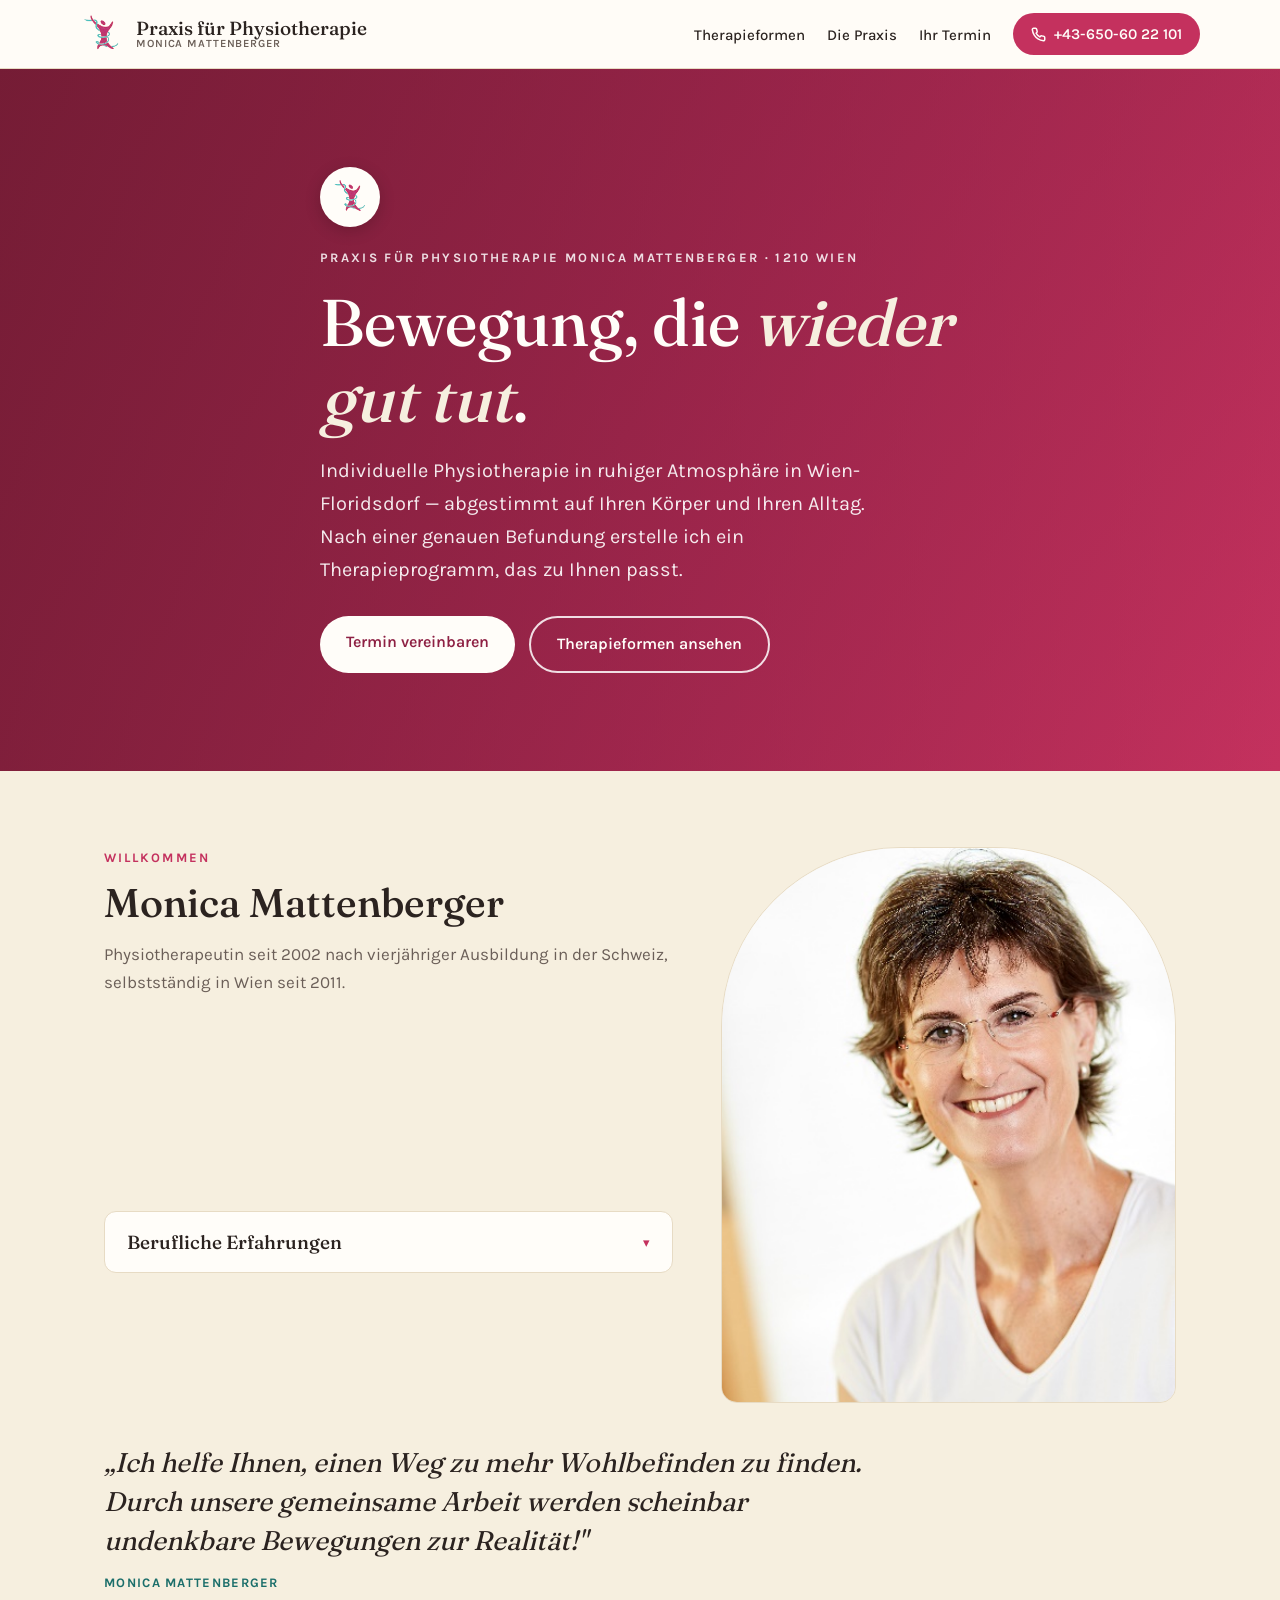
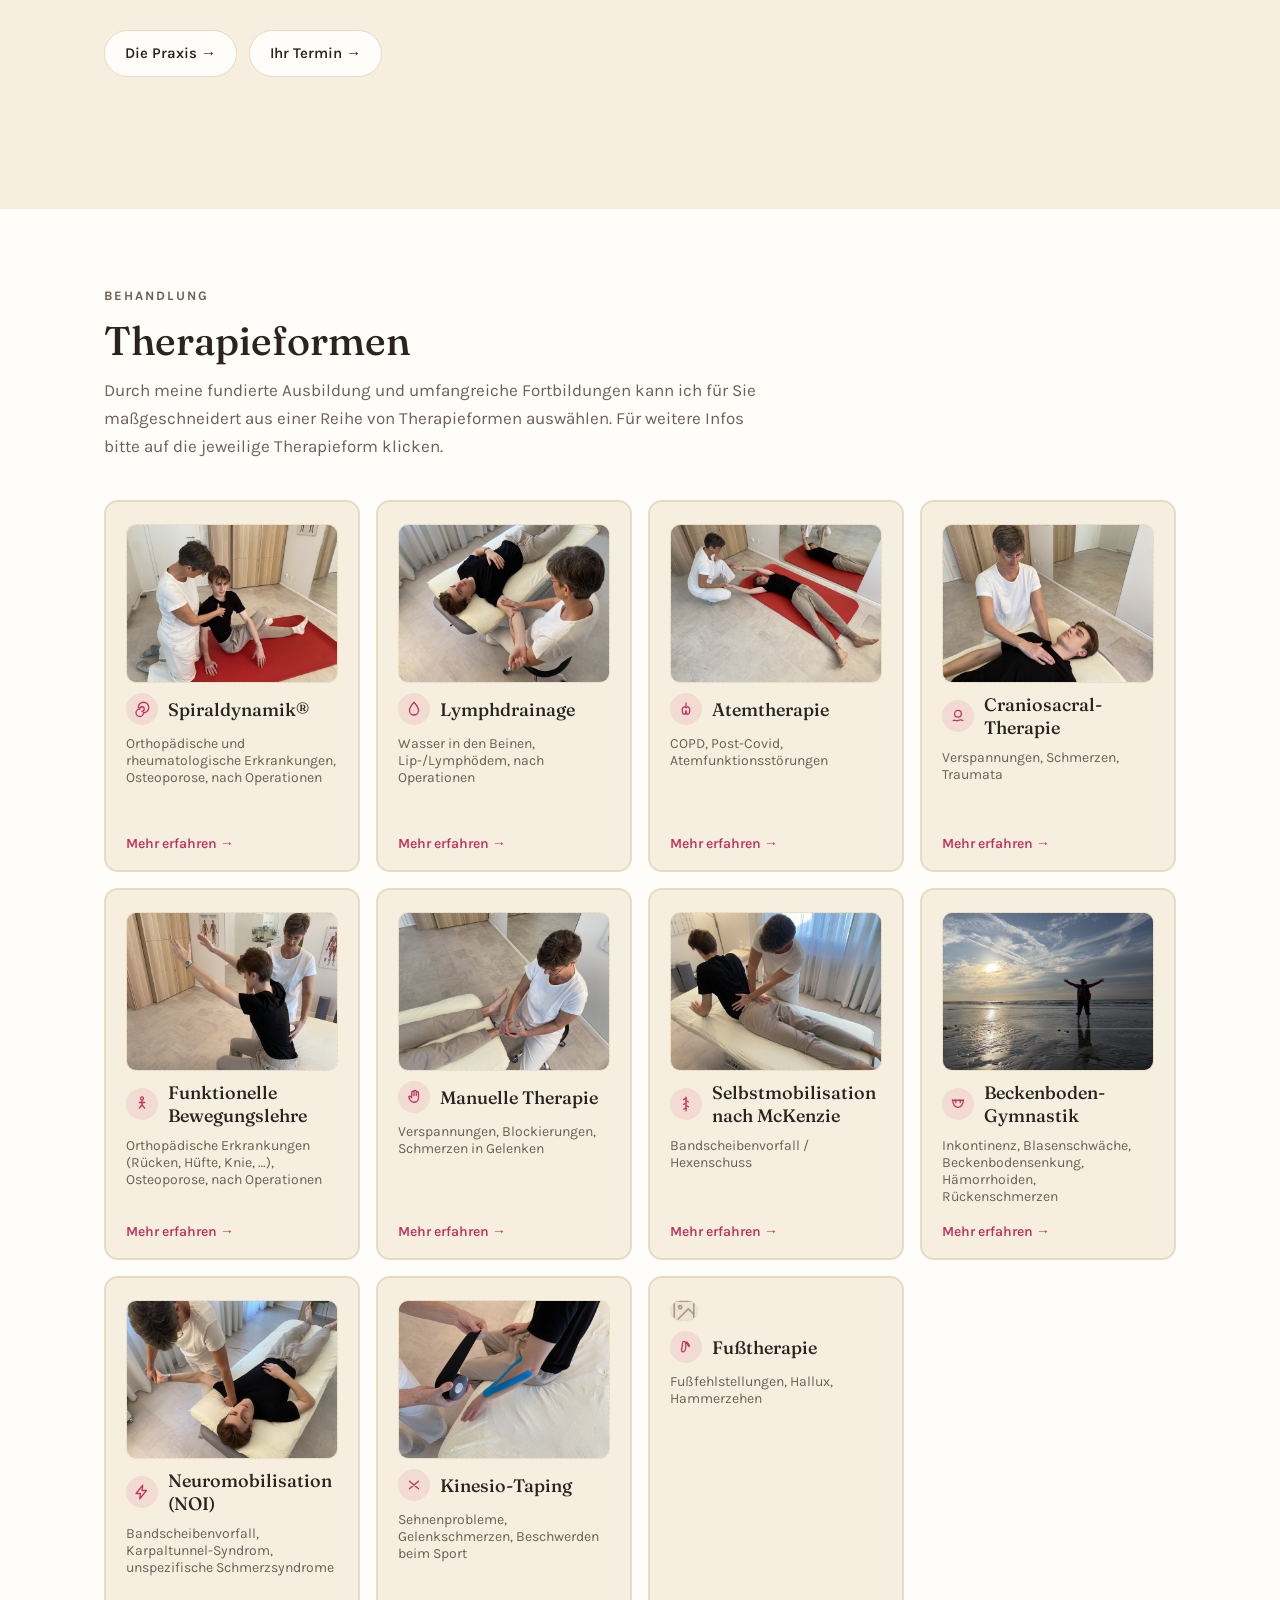
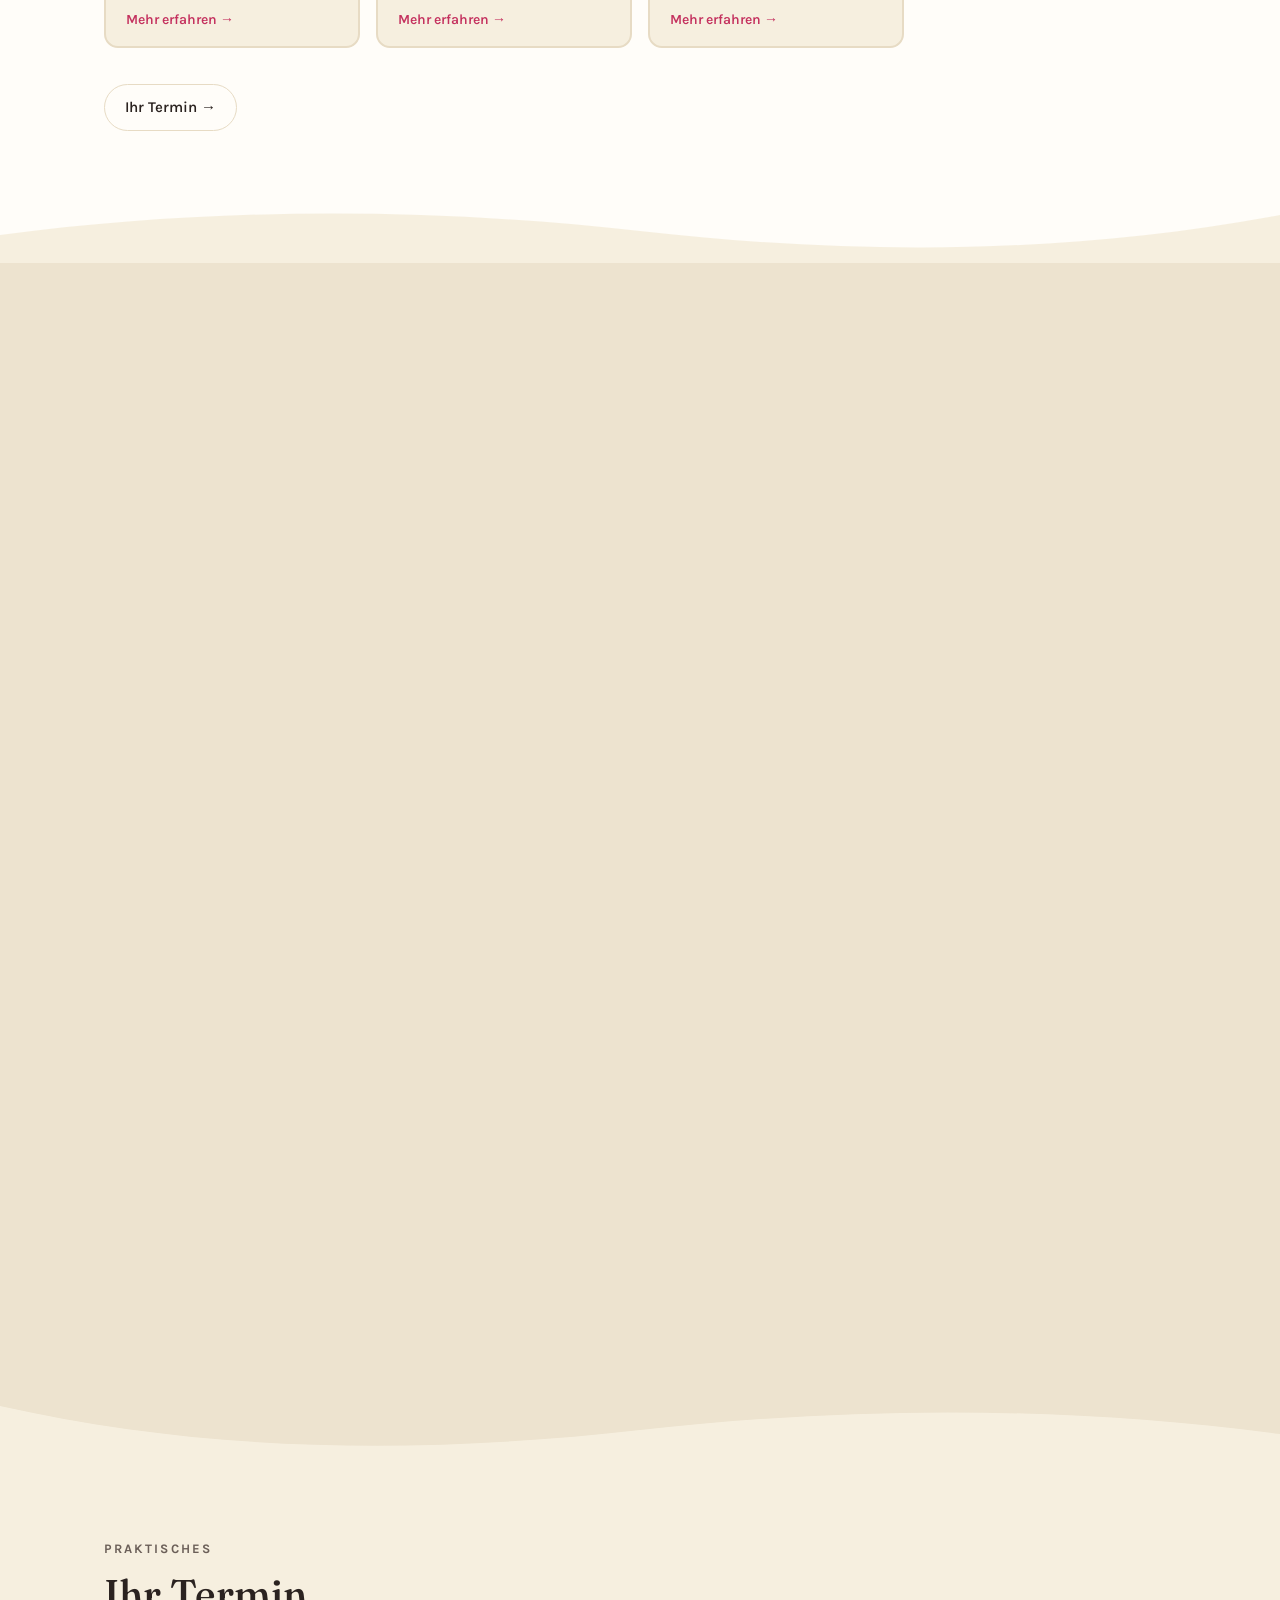
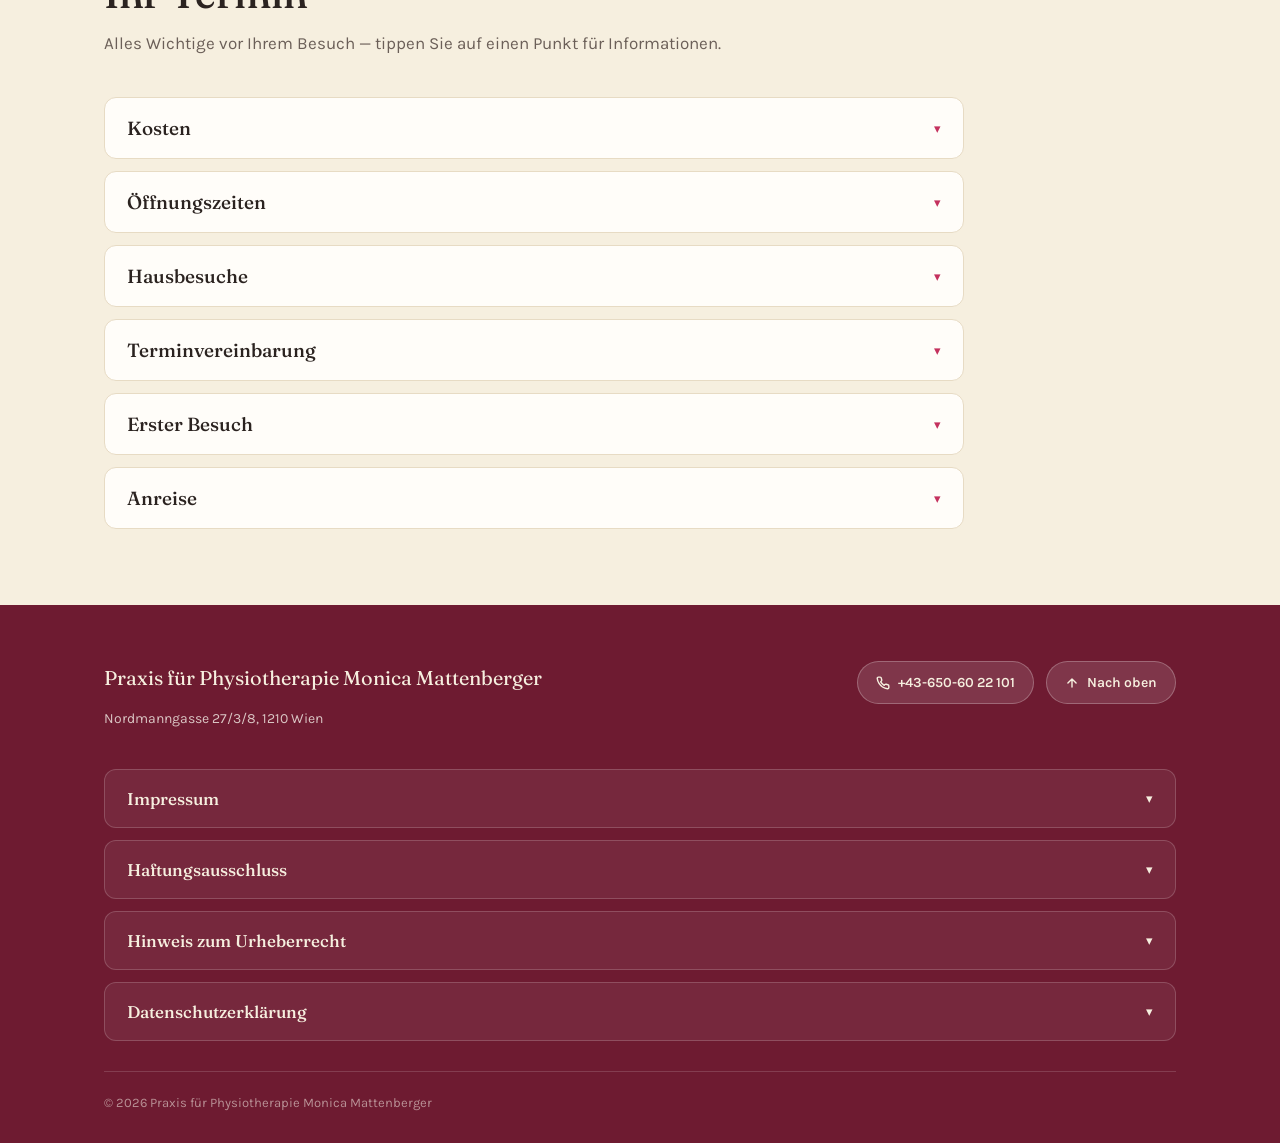
==== commit 47024a73: "Current Iteration" ====
--- a/mattenberger-preview.html
+++ b/mattenberger-preview.html
@@ -7,6 +7,8 @@
   <title>Physiotherapie Monica Mattenberger · 1210 Wien</title>
 
   <script>document.documentElement.classList.add('js');</script>
+
+  <link rel="icon" type="image/png" href="[data-uri]">
 
   <style>
 /* =============================================================================
@@ -118,6 +120,11 @@
   padding: 0 24px;
 }
 
+/* The phone number has spaces in it for readability, which are also valid
+   line-break points — wrap it in this wherever it sits in running text so
+   it can't split across two lines. */
+.nowrap { white-space: nowrap; }
+
 /* Small "eyebrow" label used above headings throughout the site. */
 .eyebrow {
   color: var(--red);
@@ -177,9 +184,10 @@
 }
 
 .brand-logo {
-  height: 38px;
+  height: 44px;
   width: auto;
   display: block;
+  flex-shrink: 0;
 }
 
 .brand-name {
@@ -289,6 +297,19 @@
   padding: 64px 0;
 }
 
+/* The logo's own colors (red + teal) would nearly vanish against the hero's
+   red gradient, so it sits on its own white disc. */
+.hero-logo {
+  width: 60px;
+  height: 60px;
+  padding: 10px;
+  background: var(--white);
+  border-radius: 50%;
+  display: block;
+  margin-bottom: 20px;
+  box-shadow: 0 4px 16px rgba(0,0,0,0.18);
+}
+
 .hero-eyebrow {
   color: rgba(255,255,255,0.85);
   font-weight: 700;
@@ -427,12 +448,18 @@
 .section-head p { color: var(--ink-soft); }
 
 /* ---- Introduction chapter ---- */
+/* Named areas (not just DOM order) so the portrait can sit between the intro
+   text and the accordion on mobile while still sitting beside both of them,
+   spanning both rows, on desktop — see the mobile override below. */
 .intro-grid {
   display: grid;
   grid-template-columns: minmax(0, 1fr) minmax(0, 0.8fr);
+  grid-template-areas: "text portrait" "accordion portrait";
   gap: 48px;
-  align-items: center;
-}
+  align-items: start;
+}
+
+.intro-text { grid-area: text; }
 
 .intro-quote {
   margin-top: 40px;
@@ -465,6 +492,7 @@
 /* When you swap a placeholder box for a real <img>, give it the matching
    helper class so it takes the same size and rounded shape as the box did. */
 .intro-portrait-img {
+  grid-area: portrait;
   width: 100%;
   aspect-ratio: 4/5;
   object-fit: cover;
@@ -520,7 +548,10 @@
   max-width: 860px;
 }
 
-.intro-accordion { margin-top: 22px; }
+.intro-accordion {
+  grid-area: accordion;
+  margin-top: 22px;
+}
 
 .accordion-item {
   background: var(--white);
@@ -585,6 +616,31 @@
 
 .anreise-photo { margin: 4px 0 14px; }
 
+/* Two photos that belong to the same moment sit side by side instead of
+   each taking a full-width row — cuts down how much you have to scroll
+   through on a phone. */
+.anreise-photo-row {
+  display: flex;
+  gap: 10px;
+  margin: 4px 0 14px;
+}
+
+.anreise-photo-row .anreise-photo {
+  flex: 1 1 0;
+  margin: 0;
+  min-width: 0;
+}
+
+/* Shared by every photo that opens in the lightbox (Anreise + Praxis). */
+.photo-btn {
+  display: block;
+  width: 100%;
+  border: none;
+  background: none;
+  padding: 0;
+  cursor: zoom-in;
+}
+
 .anreise-photo img {
   width: 100%;
   border-radius: 10px;
@@ -788,16 +844,16 @@
   color: var(--white);
 }
 
-/* ---- Die Praxis: two room pictures ---- */
+/* ---- Die Praxis: heading and text on top, the two room pictures below
+        them side by side (her request — they used to sit beside the text). ---- */
 .praxis-grid {
   display: grid;
-  grid-template-columns: minmax(0, 1.1fr) minmax(0, 0.9fr);
-  gap: 40px;
-  align-items: center;
+  gap: 28px;
 }
 
 .praxis-photos {
   display: grid;
+  grid-template-columns: repeat(2, minmax(0, 1fr));
   gap: 14px;
 }
 
@@ -894,6 +950,14 @@
 .legal-accordion .accordion-trigger:hover { color: var(--white); }
 .legal-accordion .accordion-trigger .chev { color: var(--cream); }
 .legal-accordion .accordion-content-inner { color: rgba(245,240,232,0.8); }
+
+/* Links here were using the site-wide red, which nearly disappears against
+   this same dark-red footer band — bright + underlined so they actually stand out. */
+.legal-accordion .accordion-content-inner a {
+  color: var(--white);
+  text-decoration: underline;
+}
+.legal-accordion .accordion-content-inner a:hover { color: var(--cream); }
 
 .footer-copy {
   font-size: 13px;
@@ -936,19 +1000,65 @@
 .to-top:hover { background: var(--red-deep); }
 
 /* =============================================================================
+   PHOTO LIGHTBOX  (tap a photo to see it full-size, on top of everything else)
+   ============================================================================= */
+/* display:none by default, .is-open flips it to flex — same open/closed
+   class pattern as everything else on the site (menu, accordions, tiles).
+   Relying on the hidden attribute instead was the bug: this rule's own
+   display:flex silently overrides the browser's default display:none for
+   [hidden], since author CSS always wins over that built-in default. */
+.lightbox {
+  display: none;
+  position: fixed;
+  inset: 0;
+  z-index: 100;
+  background: rgba(43, 35, 32, 0.92);
+  align-items: center;
+  justify-content: center;
+  padding: 24px;
+}
+
+.lightbox.is-open { display: flex; }
+
+.lightbox img {
+  max-width: 100%;
+  max-height: 100%;
+  border-radius: 10px;
+  display: block;
+}
+
+.lightbox-close {
+  position: fixed;
+  top: 18px;
+  right: 18px;
+  width: 44px;
+  height: 44px;
+  border-radius: 50%;
+  border: none;
+  background: var(--white);
+  color: var(--ink);
+  font-size: 17px;
+  cursor: pointer;
+}
+
+.lightbox-close:hover { background: var(--cream); }
+
+/* =============================================================================
    MOBILE  (phones and small tablets)
    Menu collapses behind the hamburger; phone stays visible.
    ============================================================================= */
+/* 860px is the one "tablet and below" breakpoint — the hamburger nav used to
+   only kick in at 680px, leaving a gap between 681-860px where the header had
+   to fit the full desktop nav (3 links + phone pill + logo) in less room than
+   it needs, which is what was causing the overflow/vanishing-padding reports. */
 @media (max-width: 860px) {
-  .intro-grid, .praxis-grid {
+  .intro-grid {
     grid-template-columns: 1fr;
     gap: 32px;
+    /* Her request: text, then her photo, then Berufliche Erfahrungen. */
+    grid-template-areas: "text" "portrait" "accordion";
   }
 
-  .praxis-grid .praxis-text { order: -1; } /* text above the photos on mobile */
-}
-
-@media (max-width: 680px) {
   .menu-toggle {
     display: flex;
     align-items: center;
@@ -1027,7 +1137,7 @@
   <header id="siteHeader">
     <div class="wrap header-inner">
       <a class="brand" href="#top">
-        <img src="[data-uri]" alt="Logo von Physiotherapie Monica Mattenberger" class="brand-logo">
+        <img width="152" height="152" src="[data-uri]" alt="Logo von Physiotherapie Monica Mattenberger" class="brand-logo">
         <span class="brand-name">Praxis für Physiotherapie<small>Monica Mattenberger</small></span>
       </a>
 
@@ -1058,6 +1168,7 @@
     <section class="hero">
       <div class="hero-bg"></div>
       <div class="wrap hero-content">
+        <img width="152" height="152" src="[data-uri]" alt="" class="hero-logo fade-up d1">
         <p class="hero-eyebrow fade-up d1">Praxis für Physiotherapie Monica Mattenberger · 1210 Wien</p>
         <h1 class="fade-up d2">Bewegung, die <em>wieder gut tut</em>.</h1>
         <p class="hero-sub fade-up d3">Individuelle Physiotherapie in ruhiger Atmosphäre in Wien-Floridsdorf — abgestimmt auf Ihren Körper und Ihren Alltag. Nach einer genauen Befundung erstelle ich ein Therapieprogramm, das zu Ihnen passt.</p>
@@ -1072,47 +1183,47 @@
     <section class="section section-cream" id="intro">
       <div class="wrap">
         <div class="intro-grid reveal">
-          <div>
+          <div class="intro-text">
             <p class="eyebrow">Willkommen</p>
             <h2>Monica Mattenberger</h2>
             <p class="lead">Physiotherapeutin seit 2002 nach vierjähriger Ausbildung in der Schweiz, selbstständig in Wien seit 2011.</p>
-
-            <!-- Berufliche Erfahrungen = one accordion item (real text, from her PDF). -->
-            <div class="accordion intro-accordion">
-              <div class="accordion-item">
-                <button class="accordion-trigger">Berufliche Erfahrungen <span class="chev">&#9662;</span></button>
-                <div class="accordion-content">
-                  <div class="accordion-content-inner">
-                    <p><strong>Ausbildung</strong></p>
-                    <ul>
-                      <li>Physiotherapie-Ausbildung an der <em>Schule für Physiotherapie</em> in Schinznach Bad, Schweiz (Ausbildungsdauer: 4 Jahre, Abschluss 2002), Nostrifikation des schweizerischen Physiotherapie-Diploms in Österreich</li>
-                      <li>Gymnastikpädagogik-Ausbildung an der <em>Gymnastikdiplomschule GDS</em> in Basel (Abschluss 1995)</li>
-                    </ul>
-                    <p><strong>Wichtige berufliche Stationen</strong></p>
-                    <ul>
-                      <li>Selbständige Physiotherapeutin in Wien (seit 2011)</li>
-                      <li>Physiotherapeutin beim Regionalspital <em>La Carità</em> in Locarno, Schweiz (Schwerpunkte: Orthopädie, Medizin, Chirurgie, Neurologie)</li>
-                      <li>Physiotherapeutin bei der Spezialklinik <em>aarReha</em> in Schinznach Bad, Schweiz (Schwerpunkte: Rehabilitation, Rheumatologie und Osteoporose)</li>
-                    </ul>
-                    <p><strong>Zentrale Fortbildungen</strong></p>
-                    <ul>
-                      <li>„Spiraldynamik® Diploma Intermediate" auf Basis zahlreicher Kurse (z.B. Pädiatrie, Fuß, Becken, Überlastungssyndrome am Bein, Schultergürtel, Fachdidaktik)</li>
-                      <li>„Craniosacrale Berührung"</li>
-                      <li>K-Taping &amp; K-Active-Taping Sondertechniken</li>
-                      <li>Lymphdrainage nach Dr. Vodder</li>
-                      <li>Fasziendistorsionsmodell nach Typaldos (FDM)</li>
-                      <li>Atemphysiotherapie</li>
-                      <li>Neuromobilisation (NOI)</li>
-                      <li>Funktionelle Bewegungslehre</li>
-                      <li>Kommunikationskurs nach „Gordon" speziell für medizinisches Personal</li>
-                    </ul>
-                  </div>
+          </div>
+
+          <img width="417" height="556" src="[data-uri]" alt="Monica Mattenberger, Physiotherapeutin" class="intro-portrait-img">
+
+          <!-- Berufliche Erfahrungen = one accordion item (real text, from her PDF). -->
+          <div class="accordion intro-accordion">
+            <div class="accordion-item">
+              <button class="accordion-trigger">Berufliche Erfahrungen <span class="chev">&#9662;</span></button>
+              <div class="accordion-content">
+                <div class="accordion-content-inner">
+                  <p><strong>Ausbildung</strong></p>
+                  <ul>
+                    <li>Physiotherapie-Ausbildung an der <em>Schule für Physiotherapie</em> in Schinznach Bad, Schweiz (Ausbildungsdauer: 4 Jahre, Abschluss 2002), Nostrifikation des schweizerischen Physiotherapie-Diploms in Österreich</li>
+                    <li>Gymnastikpädagogik-Ausbildung an der <em>Gymnastikdiplomschule GDS</em> in Basel (Abschluss 1995)</li>
+                  </ul>
+                  <p><strong>Wichtige berufliche Stationen</strong></p>
+                  <ul>
+                    <li>Selbständige Physiotherapeutin in Wien (seit 2011)</li>
+                    <li>Physiotherapeutin beim Regionalspital <em>La Carità</em> in Locarno, Schweiz (Schwerpunkte: Orthopädie, Medizin, Chirurgie, Neurologie)</li>
+                    <li>Physiotherapeutin bei der Spezialklinik <em>aarReha</em> in Schinznach Bad, Schweiz (Schwerpunkte: Rehabilitation, Rheumatologie und Osteoporose)</li>
+                  </ul>
+                  <p><strong>Zentrale Fortbildungen</strong></p>
+                  <ul>
+                    <li>„Spiraldynamik® Diploma Intermediate" auf Basis zahlreicher Kurse (z.B. Pädiatrie, Fuß, Becken, Überlastungssyndrome am Bein, Schultergürtel, Fachdidaktik)</li>
+                    <li>„Craniosacrale Berührung"</li>
+                    <li>K-Taping &amp; K-Active-Taping Sondertechniken</li>
+                    <li>Lymphdrainage nach Dr. Vodder</li>
+                    <li>Fasziendistorsionsmodell nach Typaldos (FDM)</li>
+                    <li>Atemphysiotherapie</li>
+                    <li>Neuromobilisation (NOI)</li>
+                    <li>Funktionelle Bewegungslehre</li>
+                    <li>Kommunikationskurs nach „Gordon" speziell für medizinisches Personal</li>
+                  </ul>
                 </div>
               </div>
             </div>
           </div>
-
-          <img src="[data-uri]" alt="Monica Mattenberger, Physiotherapeutin" class="intro-portrait-img">
         </div>
 
         <div class="intro-quote reveal">
@@ -1149,7 +1260,7 @@
 
           <div class="therapy-tile">
             <button class="therapy-card">
-              <span class="therapy-photo"><img src="[data-uri]